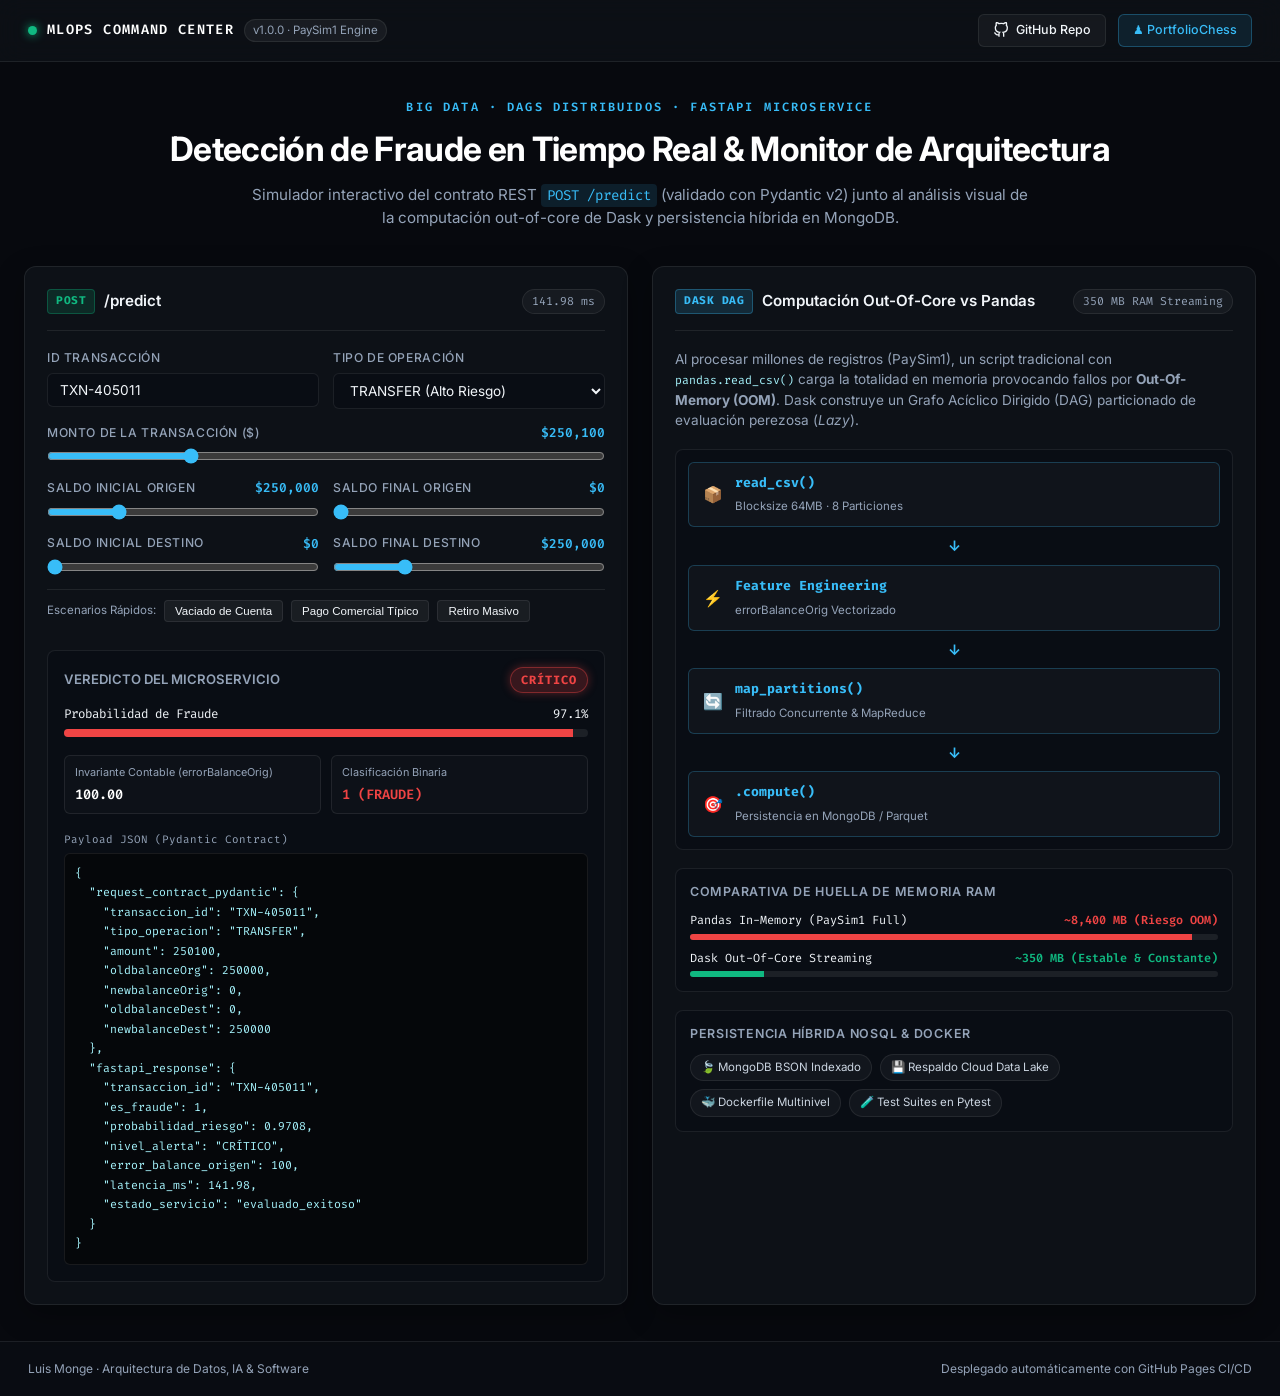
==== docs/index.html @ bb701bb7 "feat: interactive MLOps fraud dashboard for GitHub Pages" ====
<!DOCTYPE html>
<html lang="es">
<head>
  <meta charset="UTF-8">
  <meta name="viewport" content="width=device-width, initial-scale=1.0">
  <title>MLOps Fraud Scoring & Dask Big Data Hub | Luis Monge</title>
  <link rel="preconnect" href="https://fonts.googleapis.com">
  <link rel="preconnect" href="https://fonts.gstatic.com" crossorigin>
  <link href="https://fonts.googleapis.com/css2?family=Fira+Code:wght@400;500;600&family=Inter:wght@300;400;500;600;700&display=swap" rel="stylesheet">
  <link rel="stylesheet" href="styles.css">
</head>
<body>
  <!-- Barra de Estado Superior -->
  <header class="top-nav">
    <div class="brand">
      <span class="status-indicator live"></span>
      <span class="brand-title">MLOPS COMMAND CENTER</span>
      <span class="version-tag">v1.0.0 · PaySim1 Engine</span>
    </div>
    <div class="nav-links">
      <a href="https://github.com/LuisMonGP/procesamiento-bigdata-mlops-microservicio" target="_blank" class="nav-btn">
        <svg width="16" height="16" viewBox="0 0 24 24" fill="none" stroke="currentColor" stroke-width="2"><path d="M9 19c-5 1.5-5-2.5-7-3m14 6v-3.87a3.37 3.37 0 0 0-.94-2.61c3.14-.35 6.44-1.54 6.44-7A5.44 5.44 0 0 0 20 4.77 5.07 5.07 0 0 0 19.91 1S18.73.65 16 2.48a13.38 13.38 0 0 0-7 0C6.27.65 5.09 1 5.09 1A5.07 5.07 0 0 0 5 4.77a5.44 5.44 0 0 0-1.5 3.78c0 5.42 3.3 6.61 6.44 7A3.37 3.37 0 0 0 9 18.13V22"/></svg>
        GitHub Repo
      </a>
      <a href="https://portfoliochess.pages.dev" target="_blank" class="nav-btn portfolio-btn">
        ♟ PortfolioChess
      </a>
    </div>
  </header>

  <main class="dashboard-container">
    <!-- Hero Header -->
    <section class="dashboard-hero">
      <div class="kicker">BIG DATA · DAGS DISTRIBUIDOS · FASTAPI MICROSERVICE</div>
      <h1>Detección de Fraude en Tiempo Real & Monitor de Arquitectura</h1>
      <p class="subtitle">
        Simulador interactivo del contrato REST <code>POST /predict</code> (validado con Pydantic v2) junto al análisis visual de la computación out-of-core de Dask y persistencia híbrida en MongoDB.
      </p>
    </section>

    <!-- Panel Grid Principal -->
    <div class="panels-grid">
      <!-- Columna Izquierda: Simulador POST /predict -->
      <section class="card simulator-card">
        <div class="card-header">
          <div class="card-title">
            <span class="badge method-post">POST</span>
            <span class="endpoint">/predict</span>
          </div>
          <span class="latency-pill" id="live-latency">0.42 ms</span>
        </div>

        <form id="fraud-form" class="form-body">
          <div class="form-row">
            <div class="form-group">
              <label for="transaccion_id">ID Transacción</label>
              <input type="text" id="transaccion_id" value="TXN-405011" required>
            </div>
            <div class="form-group">
              <label for="tipo_operacion">Tipo de Operación</label>
              <select id="tipo_operacion">
                <option value="TRANSFER" selected>TRANSFER (Alto Riesgo)</option>
                <option value="CASH-OUT">CASH-OUT (Alto Riesgo)</option>
                <option value="PAYMENT">PAYMENT (Comercio)</option>
                <option value="CASH-IN">CASH-IN (Depósito)</option>
                <option value="DEBIT">DEBIT (Débito)</option>
              </select>
            </div>
          </div>

          <div class="form-group">
            <div class="label-with-val">
              <label for="amount">Monto de la Transacción ($)</label>
              <span class="dynamic-val" id="val-amount">$250,000</span>
            </div>
            <input type="range" id="amount" min="100" max="1000000" step="500" value="250000">
          </div>

          <div class="form-row">
            <div class="form-group">
              <div class="label-with-val">
                <label for="oldbalanceOrg">Saldo Inicial Origen</label>
                <span class="dynamic-val" id="val-oldbalanceOrg">$250,000</span>
              </div>
              <input type="range" id="oldbalanceOrg" min="0" max="1000000" step="500" value="250000">
            </div>
            <div class="form-group">
              <div class="label-with-val">
                <label for="newbalanceOrig">Saldo Final Origen</label>
                <span class="dynamic-val" id="val-newbalanceOrig">$0</span>
              </div>
              <input type="range" id="newbalanceOrig" min="0" max="1000000" step="500" value="0">
            </div>
          </div>

          <div class="form-row">
            <div class="form-group">
              <div class="label-with-val">
                <label for="oldbalanceDest">Saldo Inicial Destino</label>
                <span class="dynamic-val" id="val-oldbalanceDest">$0</span>
              </div>
              <input type="range" id="oldbalanceDest" min="0" max="1000000" step="500" value="0">
            </div>
            <div class="form-group">
              <div class="label-with-val">
                <label for="newbalanceDest">Saldo Final Destino</label>
                <span class="dynamic-val" id="val-newbalanceDest">$250,000</span>
              </div>
              <input type="range" id="newbalanceDest" min="0" max="1000000" step="500" value="250000">
            </div>
          </div>

          <!-- Presets rápidos -->
          <div class="presets-container">
            <span class="presets-label">Escenarios Rápidos:</span>
            <button type="button" class="preset-btn" id="preset-drain">Vaciado de Cuenta</button>
            <button type="button" class="preset-btn" id="preset-legit">Pago Comercial Típico</button>
            <button type="button" class="preset-btn" id="preset-cashout">Retiro Masivo</button>
          </div>
        </form>

        <!-- Resultado en Vivo -->
        <div class="verdict-box" id="verdict-container">
          <div class="verdict-header">
            <span class="verdict-title">Veredicto del Microservicio</span>
            <span class="badge-status" id="badge-alert">CRÍTICO</span>
          </div>

          <div class="score-bar-wrapper">
            <div class="score-bar-labels">
              <span>Probabilidad de Fraude</span>
              <span id="score-text">89.4%</span>
            </div>
            <div class="score-progress">
              <div class="score-fill" id="score-fill" style="width: 89.4%;"></div>
            </div>
          </div>

          <div class="metrics-grid">
            <div class="metric-item">
              <span class="metric-name">Invariante Contable (errorBalanceOrig)</span>
              <span class="metric-val" id="res-error">0.00</span>
            </div>
            <div class="metric-item">
              <span class="metric-name">Clasificación Binaria</span>
              <span class="metric-val" id="res-binary">1 (FRAUDE)</span>
            </div>
          </div>

          <!-- JSON Payload Inspector -->
          <div class="json-preview">
            <div class="json-header">Payload JSON (Pydantic Contract)</div>
            <pre><code id="json-code"></code></pre>
          </div>
        </div>
      </section>

      <!-- Columna Derecha: DAG Dask & Arquitectura Big Data -->
      <section class="card dask-card">
        <div class="card-header">
          <div class="card-title">
            <span class="badge badge-dask">DASK DAG</span>
            <span>Computación Out-Of-Core vs Pandas</span>
          </div>
          <span class="memory-pill">350 MB RAM Streaming</span>
        </div>

        <div class="dask-body">
          <p class="section-desc">
            Al procesar millones de registros (PaySim1), un script tradicional con <code>pandas.read_csv()</code> carga la totalidad en memoria provocando fallos por <strong>Out-Of-Memory (OOM)</strong>. Dask construye un Grafo Acíclico Dirigido (DAG) particionado de evaluación perezosa (<em>Lazy</em>).
          </p>

          <!-- Diagrama Interactivo de Nodos Dask -->
          <div class="dag-pipeline">
            <div class="dag-node node-active">
              <div class="node-icon">📦</div>
              <div class="node-info">
                <strong>read_csv()</strong>
                <span>Blocksize 64MB · 8 Particiones</span>
              </div>
            </div>
            <div class="dag-arrow">↓</div>
            <div class="dag-node node-active">
              <div class="node-icon">⚡</div>
              <div class="node-info">
                <strong>Feature Engineering</strong>
                <span>errorBalanceOrig Vectorizado</span>
              </div>
            </div>
            <div class="dag-arrow">↓</div>
            <div class="dag-node node-active">
              <div class="node-icon">🔄</div>
              <div class="node-info">
                <strong>map_partitions()</strong>
                <span>Filtrado Concurrente & MapReduce</span>
              </div>
            </div>
            <div class="dag-arrow">↓</div>
            <div class="dag-node node-active node-terminal">
              <div class="node-icon">🎯</div>
              <div class="node-info">
                <strong>.compute()</strong>
                <span>Persistencia en MongoDB / Parquet</span>
              </div>
            </div>
          </div>

          <!-- Comparador de RAM -->
          <div class="benchmark-box">
            <h4>Comparativa de Huella de Memoria RAM</h4>
            <div class="bench-item">
              <div class="bench-label">
                <span>Pandas In-Memory (PaySim1 Full)</span>
                <span class="danger-text">~8,400 MB (Riesgo OOM)</span>
              </div>
              <div class="bench-bar"><div class="bench-fill fill-danger" style="width: 95%;"></div></div>
            </div>
            <div class="bench-item">
              <div class="bench-label">
                <span>Dask Out-Of-Core Streaming</span>
                <span class="success-text">~350 MB (Estable & Constante)</span>
              </div>
              <div class="bench-bar"><div class="bench-fill fill-success" style="width: 14%;"></div></div>
            </div>
          </div>

          <!-- Persistencia Híbrida -->
          <div class="persistence-box">
            <h4>Persistencia Híbrida NoSQL & Docker</h4>
            <div class="features-pills">
              <span class="f-pill">🍃 MongoDB BSON Indexado</span>
              <span class="f-pill">💾 Respaldo Cloud Data Lake</span>
              <span class="f-pill">🐳 Dockerfile Multinivel</span>
              <span class="f-pill">🧪 Test Suites en Pytest</span>
            </div>
          </div>
        </div>
      </section>
    </div>
  </main>

  <footer class="footer">
    <span>Luis Monge · Arquitectura de Datos, IA & Software</span>
    <span>Desplegado automáticamente con GitHub Pages CI/CD</span>
  </footer>

  <script src="app.js"></script>
</body>
</html>
---- docs/styles.css ----
/* MLOps Fraud Scoring Command Center — Modern Dark Fintech Theme */

:root {
  --bg-primary: #07090e;
  --bg-card: #0d1117;
  --bg-card-hover: #121824;
  --border-color: rgba(255, 255, 255, 0.08);
  --border-focus: #38bdf8;
  --text-main: #f1f5f9;
  --text-muted: #94a3b8;
  --accent-cyan: #38bdf8;
  --accent-emerald: #10b981;
  --accent-amber: #f59e0b;
  --accent-rose: #ef4444;
  --glow-emerald: rgba(16, 185, 129, 0.25);
  --glow-rose: rgba(239, 68, 68, 0.35);
  --font-sans: 'Inter', -apple-system, BlinkMacSystemFont, 'Segoe UI', Roboto, sans-serif;
  --font-mono: 'Fira Code', monospace;
}

* {
  box-sizing: border-box;
  margin: 0;
  padding: 0;
}

body {
  background-color: var(--bg-primary);
  color: var(--text-main);
  font-family: var(--font-sans);
  line-height: 1.5;
  min-height: 100vh;
  display: flex;
  flex-direction: column;
}

/* Top Navigation */
.top-nav {
  display: flex;
  justify-content: space-between;
  align-items: center;
  padding: 14px 28px;
  background: rgba(13, 17, 23, 0.85);
  backdrop-filter: blur(12px);
  border-bottom: 1px solid var(--border-color);
  position: sticky;
  top: 0;
  z-index: 50;
}

.brand {
  display: flex;
  align-items: center;
  gap: 10px;
}

.status-indicator.live {
  width: 9px;
  height: 9px;
  border-radius: 50%;
  background: var(--accent-emerald);
  box-shadow: 0 0 10px var(--accent-emerald);
  animation: pulse 2s infinite;
}

@keyframes pulse {
  0%, 100% { opacity: 1; transform: scale(1); }
  50% { opacity: 0.5; transform: scale(0.9); }
}

.brand-title {
  font-family: var(--font-mono);
  font-size: 0.85rem;
  font-weight: 600;
  letter-spacing: 0.1em;
  color: #fff;
}

.version-tag {
  font-size: 0.72rem;
  color: var(--text-muted);
  background: rgba(255, 255, 255, 0.05);
  padding: 2px 8px;
  border-radius: 9999px;
  border: 1px solid var(--border-color);
}

.nav-links {
  display: flex;
  gap: 12px;
}

.nav-btn {
  display: inline-flex;
  align-items: center;
  gap: 7px;
  padding: 6px 14px;
  font-size: 0.78rem;
  font-weight: 500;
  color: var(--text-main);
  background: rgba(255, 255, 255, 0.04);
  border: 1px solid var(--border-color);
  border-radius: 6px;
  text-decoration: none;
  transition: all 0.2s ease;
}

.nav-btn:hover {
  background: rgba(255, 255, 255, 0.1);
  border-color: var(--accent-cyan);
}

.portfolio-btn {
  background: rgba(56, 189, 248, 0.1);
  border-color: rgba(56, 189, 248, 0.3);
  color: var(--accent-cyan);
}

.portfolio-btn:hover {
  background: rgba(56, 189, 248, 0.2);
}

/* Dashboard Container */
.dashboard-container {
  max-width: 1300px;
  margin: 0 auto;
  padding: 36px 24px;
  flex: 1;
  width: 100%;
}

.dashboard-hero {
  text-align: center;
  margin-bottom: 36px;
}

.dashboard-hero .kicker {
  font-family: var(--font-mono);
  font-size: 0.75rem;
  font-weight: 600;
  color: var(--accent-cyan);
  letter-spacing: 0.18em;
  margin-bottom: 8px;
}

.dashboard-hero h1 {
  font-size: 2.1rem;
  font-weight: 700;
  letter-spacing: -0.02em;
  color: #fff;
  margin-bottom: 10px;
}

.dashboard-hero .subtitle {
  font-size: 0.95rem;
  color: var(--text-muted);
  max-width: 780px;
  margin: 0 auto;
}

.dashboard-hero code {
  font-family: var(--font-mono);
  font-size: 0.88rem;
  background: rgba(56, 189, 248, 0.12);
  color: var(--accent-cyan);
  padding: 2px 6px;
  border-radius: 4px;
}

/* Panels Grid */
.panels-grid {
  display: grid;
  grid-template-columns: 1fr 1fr;
  gap: 24px;
}

@media (max-width: 960px) {
  .panels-grid {
    grid-template-columns: 1fr;
  }
}

/* Cards */
.card {
  background: var(--bg-card);
  border: 1px solid var(--border-color);
  border-radius: 12px;
  padding: 22px;
  display: flex;
  flex-direction: column;
  box-shadow: 0 10px 30px rgba(0, 0, 0, 0.3);
}

.card-header {
  display: flex;
  justify-content: space-between;
  align-items: center;
  padding-bottom: 16px;
  border-bottom: 1px solid var(--border-color);
  margin-bottom: 18px;
}

.card-title {
  display: flex;
  align-items: center;
  gap: 9px;
  font-weight: 600;
  font-size: 0.95rem;
}

.badge {
  font-family: var(--font-mono);
  font-size: 0.7rem;
  font-weight: 700;
  padding: 3px 8px;
  border-radius: 4px;
  letter-spacing: 0.05em;
}

.method-post {
  background: rgba(16, 185, 129, 0.15);
  color: var(--accent-emerald);
  border: 1px solid rgba(16, 185, 129, 0.3);
}

.badge-dask {
  background: rgba(56, 189, 248, 0.15);
  color: var(--accent-cyan);
  border: 1px solid rgba(56, 189, 248, 0.3);
}

.latency-pill, .memory-pill {
  font-family: var(--font-mono);
  font-size: 0.72rem;
  color: var(--text-muted);
  background: rgba(255, 255, 255, 0.04);
  padding: 3px 9px;
  border-radius: 9999px;
  border: 1px solid var(--border-color);
}

/* Form Styles */
.form-body {
  display: flex;
  flex-direction: column;
  gap: 14px;
}

.form-row {
  display: grid;
  grid-template-columns: 1fr 1fr;
  gap: 14px;
}

.form-group {
  display: flex;
  flex-direction: column;
  gap: 6px;
}

label {
  font-size: 0.76rem;
  font-weight: 500;
  color: var(--text-muted);
  text-transform: uppercase;
  letter-spacing: 0.05em;
}

.label-with-val {
  display: flex;
  justify-content: space-between;
  align-items: center;
}

.dynamic-val {
  font-family: var(--font-mono);
  font-size: 0.8rem;
  color: var(--accent-cyan);
  font-weight: 600;
}

input[type="text"], select {
  background: #090d14;
  border: 1px solid var(--border-color);
  border-radius: 6px;
  color: var(--text-main);
  padding: 8px 12px;
  font-size: 0.85rem;
  font-family: var(--font-sans);
  outline: none;
  transition: border-color 0.2s;
}

input[type="text"]:focus, select:focus {
  border-color: var(--border-focus);
}

input[type="range"] {
  accent-color: var(--accent-cyan);
  cursor: pointer;
}

/* Presets */
.presets-container {
  display: flex;
  align-items: center;
  gap: 8px;
  flex-wrap: wrap;
  padding: 10px 0;
  border-top: 1px solid var(--border-color);
}

.presets-label {
  font-size: 0.72rem;
  color: var(--text-muted);
}

.preset-btn {
  background: rgba(255, 255, 255, 0.05);
  border: 1px solid var(--border-color);
  border-radius: 4px;
  padding: 4px 10px;
  font-size: 0.72rem;
  color: var(--text-main);
  cursor: pointer;
  transition: all 0.2s;
}

.preset-btn:hover {
  background: rgba(56, 189, 248, 0.15);
  border-color: var(--accent-cyan);
  color: #fff;
}

/* Verdict Box */
.verdict-box {
  margin-top: 18px;
  background: #090d14;
  border: 1px solid var(--border-color);
  border-radius: 8px;
  padding: 16px;
  display: flex;
  flex-direction: column;
  gap: 12px;
}

.verdict-header {
  display: flex;
  justify-content: space-between;
  align-items: center;
}

.verdict-title {
  font-size: 0.82rem;
  font-weight: 600;
  color: var(--text-muted);
  text-transform: uppercase;
}

.badge-status {
  font-family: var(--font-mono);
  font-size: 0.75rem;
  font-weight: 700;
  padding: 3px 10px;
  border-radius: 9999px;
  letter-spacing: 0.08em;
}

.badge-status.critico {
  background: rgba(239, 68, 68, 0.2);
  color: var(--accent-rose);
  border: 1px solid rgba(239, 68, 68, 0.4);
  box-shadow: 0 0 10px var(--glow-rose);
}

.badge-status.medio {
  background: rgba(245, 158, 11, 0.2);
  color: var(--accent-amber);
  border: 1px solid rgba(245, 158, 11, 0.4);
}

.badge-status.bajo {
  background: rgba(16, 185, 129, 0.2);
  color: var(--accent-emerald);
  border: 1px solid rgba(16, 185, 129, 0.4);
  box-shadow: 0 0 10px var(--glow-emerald);
}

.score-bar-wrapper {
  display: flex;
  flex-direction: column;
  gap: 6px;
}

.score-bar-labels {
  display: flex;
  justify-content: space-between;
  font-size: 0.78rem;
  font-family: var(--font-mono);
}

.score-progress {
  height: 8px;
  background: rgba(255, 255, 255, 0.08);
  border-radius: 4px;
  overflow: hidden;
}

.score-fill {
  height: 100%;
  transition: width 0.3s ease, background-color 0.3s ease;
}

.metrics-grid {
  display: grid;
  grid-template-columns: 1fr 1fr;
  gap: 10px;
  padding-top: 6px;
}

.metric-item {
  background: rgba(255, 255, 255, 0.02);
  border: 1px solid var(--border-color);
  border-radius: 6px;
  padding: 8px 10px;
  display: flex;
  flex-direction: column;
  gap: 4px;
}

.metric-name {
  font-size: 0.68rem;
  color: var(--text-muted);
}

.metric-val {
  font-family: var(--font-mono);
  font-size: 0.85rem;
  font-weight: 600;
  color: #fff;
}

/* JSON Code */
.json-preview {
  margin-top: 6px;
}

.json-header {
  font-size: 0.68rem;
  font-family: var(--font-mono);
  color: var(--text-muted);
  margin-bottom: 4px;
}

pre {
  background: #05070a;
  border: 1px solid var(--border-color);
  border-radius: 6px;
  padding: 10px;
  overflow-x: auto;
}

code {
  font-family: var(--font-mono);
  font-size: 0.72rem;
  color: #a5f3fc;
}

/* Dask DAG Column */
.dask-body {
  display: flex;
  flex-direction: column;
  gap: 18px;
}

.section-desc {
  font-size: 0.85rem;
  color: var(--text-muted);
}

.dag-pipeline {
  display: flex;
  flex-direction: column;
  align-items: center;
  gap: 8px;
  padding: 12px;
  background: #090d14;
  border: 1px solid var(--border-color);
  border-radius: 8px;
}

.dag-node {
  width: 100%;
  display: flex;
  align-items: center;
  gap: 12px;
  padding: 10px 14px;
  background: rgba(255, 255, 255, 0.03);
  border: 1px solid rgba(56, 189, 248, 0.25);
  border-radius: 6px;
}

.dag-node strong {
  font-family: var(--font-mono);
  font-size: 0.82rem;
  color: var(--accent-cyan);
  display: block;
}

.dag-node span {
  font-size: 0.72rem;
  color: var(--text-muted);
}

.dag-arrow {
  color: var(--accent-cyan);
  font-weight: 700;
  font-size: 0.9rem;
}

.benchmark-box, .persistence-box {
  background: #090d14;
  border: 1px solid var(--border-color);
  border-radius: 8px;
  padding: 14px;
  display: flex;
  flex-direction: column;
  gap: 10px;
}

h4 {
  font-size: 0.78rem;
  font-weight: 600;
  text-transform: uppercase;
  color: var(--text-muted);
  letter-spacing: 0.06em;
}

.bench-item {
  display: flex;
  flex-direction: column;
  gap: 4px;
}

.bench-label {
  display: flex;
  justify-content: space-between;
  font-size: 0.74rem;
  font-family: var(--font-mono);
}

.danger-text { color: var(--accent-rose); font-weight: 600; }
.success-text { color: var(--accent-emerald); font-weight: 600; }

.bench-bar {
  height: 6px;
  background: rgba(255, 255, 255, 0.08);
  border-radius: 3px;
  overflow: hidden;
}

.bench-fill { height: 100%; }
.fill-danger { background: var(--accent-rose); }
.fill-success { background: var(--accent-emerald); }

.features-pills {
  display: flex;
  flex-wrap: wrap;
  gap: 8px;
}

.f-pill {
  font-size: 0.72rem;
  color: #cbd5e1;
  background: rgba(255, 255, 255, 0.04);
  border: 1px solid var(--border-color);
  padding: 4px 10px;
  border-radius: 9999px;
}

/* Footer */
.footer {
  display: flex;
  justify-content: space-between;
  padding: 18px 28px;
  border-top: 1px solid var(--border-color);
  font-size: 0.75rem;
  color: var(--text-muted);
  background: rgba(13, 17, 23, 0.5);
}

@media (max-width: 600px) {
  .footer {
    flex-direction: column;
    gap: 6px;
    text-align: center;
  }
}
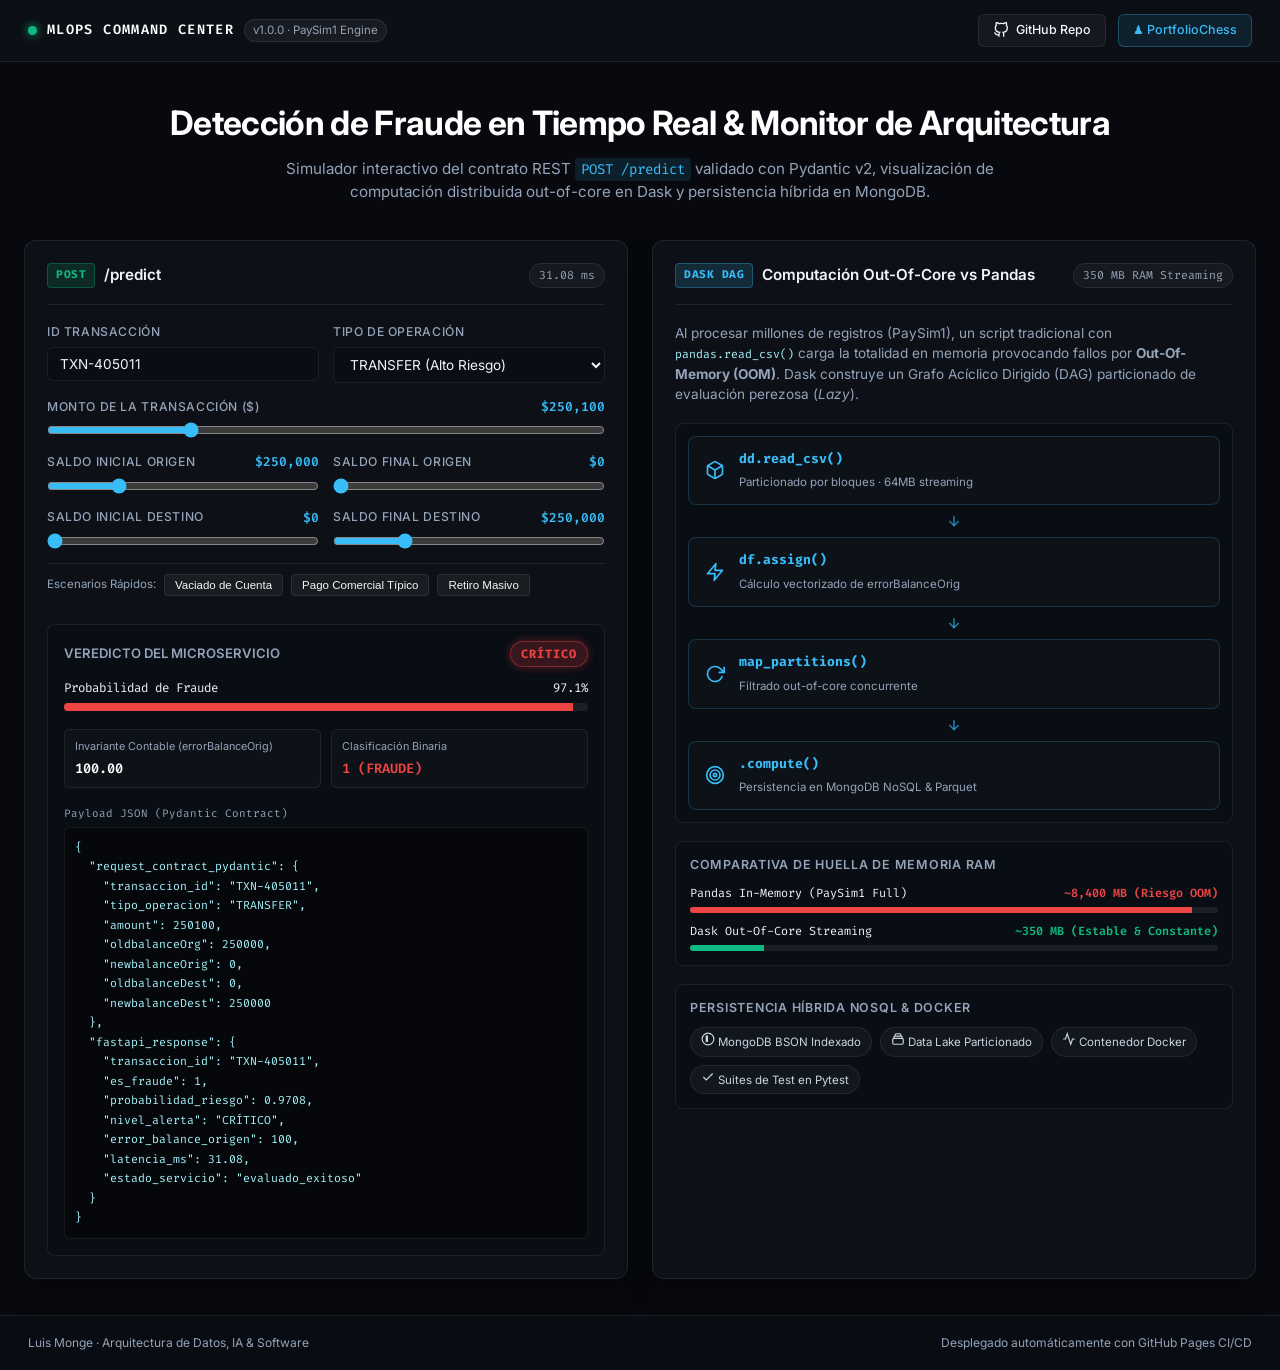
==== commit a2a8d5be: "style(ui): apply impeccable craft floor standards to MLOps dashboard" ====
--- a/docs/index.html
+++ b/docs/index.html
@@ -31,10 +31,9 @@
   <main class="dashboard-container">
     <!-- Hero Header -->
     <section class="dashboard-hero">
-      <div class="kicker">BIG DATA · DAGS DISTRIBUIDOS · FASTAPI MICROSERVICE</div>
-      <h1>Detección de Fraude en Tiempo Real & Monitor de Arquitectura</h1>
+      <h1>Detección de Fraude en Tiempo Real &amp; Monitor de Arquitectura</h1>
       <p class="subtitle">
-        Simulador interactivo del contrato REST <code>POST /predict</code> (validado con Pydantic v2) junto al análisis visual de la computación out-of-core de Dask y persistencia híbrida en MongoDB.
+        Simulador interactivo del contrato REST <code>POST /predict</code> validado con Pydantic v2, visualización de computación distribuida out-of-core en Dask y persistencia híbrida en MongoDB.
       </p>
     </section>
 
@@ -171,36 +170,55 @@
           </p>
 
           <!-- Diagrama Interactivo de Nodos Dask -->
-          <div class="dag-pipeline">
+          <div class="dag-pipeline" role="region" aria-label="Pipeline de computación distribuida Dask">
             <div class="dag-node node-active">
-              <div class="node-icon">📦</div>
-              <div class="node-info">
-                <strong>read_csv()</strong>
-                <span>Blocksize 64MB · 8 Particiones</span>
-              </div>
-            </div>
-            <div class="dag-arrow">↓</div>
+              <svg class="node-svg" width="20" height="20" viewBox="0 0 24 24" fill="none" stroke="currentColor" stroke-width="2" stroke-linecap="round" stroke-linejoin="round">
+                <path d="M21 16V8a2 2 0 0 0-1-1.73l-7-4a2 2 0 0 0-2 0l-7 4A2 2 0 0 0 3 8v8a2 2 0 0 0 1 1.73l7 4a2 2 0 0 0 2 0l7-4A2 2 0 0 0 21 16z"/>
+                <polyline points="3.27 6.96 12 12.01 20.73 6.96"/>
+                <line x1="12" y1="22.08" x2="12" y2="12"/>
+              </svg>
+              <div class="node-info">
+                <strong>dd.read_csv()</strong>
+                <span>Particionado por bloques · 64MB streaming</span>
+              </div>
+            </div>
+            <div class="dag-arrow" aria-hidden="true">
+              <svg width="16" height="16" viewBox="0 0 24 24" fill="none" stroke="currentColor" stroke-width="2.5"><line x1="12" y1="5" x2="12" y2="19"/><polyline points="19 12 12 19 5 12"/></svg>
+            </div>
             <div class="dag-node node-active">
-              <div class="node-icon">⚡</div>
-              <div class="node-info">
-                <strong>Feature Engineering</strong>
-                <span>errorBalanceOrig Vectorizado</span>
-              </div>
-            </div>
-            <div class="dag-arrow">↓</div>
+              <svg class="node-svg" width="20" height="20" viewBox="0 0 24 24" fill="none" stroke="currentColor" stroke-width="2" stroke-linecap="round" stroke-linejoin="round">
+                <polygon points="13 2 3 14 12 14 11 22 21 10 12 10 13 2"/>
+              </svg>
+              <div class="node-info">
+                <strong>df.assign()</strong>
+                <span>Cálculo vectorizado de errorBalanceOrig</span>
+              </div>
+            </div>
+            <div class="dag-arrow" aria-hidden="true">
+              <svg width="16" height="16" viewBox="0 0 24 24" fill="none" stroke="currentColor" stroke-width="2.5"><line x1="12" y1="5" x2="12" y2="19"/><polyline points="19 12 12 19 5 12"/></svg>
+            </div>
             <div class="dag-node node-active">
-              <div class="node-icon">🔄</div>
+              <svg class="node-svg" width="20" height="20" viewBox="0 0 24 24" fill="none" stroke="currentColor" stroke-width="2" stroke-linecap="round" stroke-linejoin="round">
+                <polyline points="23 4 23 10 17 10"/>
+                <path d="M20.49 15a9 9 0 1 1-2.12-9.36L23 10"/>
+              </svg>
               <div class="node-info">
                 <strong>map_partitions()</strong>
-                <span>Filtrado Concurrente & MapReduce</span>
-              </div>
-            </div>
-            <div class="dag-arrow">↓</div>
+                <span>Filtrado out-of-core concurrente</span>
+              </div>
+            </div>
+            <div class="dag-arrow" aria-hidden="true">
+              <svg width="16" height="16" viewBox="0 0 24 24" fill="none" stroke="currentColor" stroke-width="2.5"><line x1="12" y1="5" x2="12" y2="19"/><polyline points="19 12 12 19 5 12"/></svg>
+            </div>
             <div class="dag-node node-active node-terminal">
-              <div class="node-icon">🎯</div>
+              <svg class="node-svg" width="20" height="20" viewBox="0 0 24 24" fill="none" stroke="currentColor" stroke-width="2" stroke-linecap="round" stroke-linejoin="round">
+                <circle cx="12" cy="12" r="10"/>
+                <circle cx="12" cy="12" r="6"/>
+                <circle cx="12" cy="12" r="2"/>
+              </svg>
               <div class="node-info">
                 <strong>.compute()</strong>
-                <span>Persistencia en MongoDB / Parquet</span>
+                <span>Persistencia en MongoDB NoSQL & Parquet</span>
               </div>
             </div>
           </div>
@@ -226,12 +244,24 @@
 
           <!-- Persistencia Híbrida -->
           <div class="persistence-box">
-            <h4>Persistencia Híbrida NoSQL & Docker</h4>
+            <h4>Persistencia Híbrida NoSQL &amp; Docker</h4>
             <div class="features-pills">
-              <span class="f-pill">🍃 MongoDB BSON Indexado</span>
-              <span class="f-pill">💾 Respaldo Cloud Data Lake</span>
-              <span class="f-pill">🐳 Dockerfile Multinivel</span>
-              <span class="f-pill">🧪 Test Suites en Pytest</span>
+              <span class="f-pill">
+                <svg width="14" height="14" viewBox="0 0 24 24" fill="none" stroke="currentColor" stroke-width="2"><path d="M12 2C6.48 2 2 6.48 2 12s4.48 10 10 10 10-4.48 10-10S17.52 2 12 2zm-1 14H9v-2h2v2zm0-4H9V7h2v5z"/></svg>
+                MongoDB BSON Indexado
+              </span>
+              <span class="f-pill">
+                <svg width="14" height="14" viewBox="0 0 24 24" fill="none" stroke="currentColor" stroke-width="2"><path d="M19 11H5m14 0a2 2 0 012 2v6a2 2 0 01-2 2H5a2 2 0 01-2-2v-6a2 2 0 012-2m14 0V9a2 2 0 00-2-2M5 11V9a2 2 0 012-2m0 0V5a2 2 0 012-2h6a2 2 0 012 2v2M7 7h10"/></svg>
+                Data Lake Particionado
+              </span>
+              <span class="f-pill">
+                <svg width="14" height="14" viewBox="0 0 24 24" fill="none" stroke="currentColor" stroke-width="2"><path d="M22 12h-4l-3 9L9 3l-3 9H2"/></svg>
+                Contenedor Docker
+              </span>
+              <span class="f-pill">
+                <svg width="14" height="14" viewBox="0 0 24 24" fill="none" stroke="currentColor" stroke-width="2"><polyline points="20 6 9 17 4 12"/></svg>
+                Suites de Test en Pytest
+              </span>
             </div>
           </div>
         </div>
--- a/docs/styles.css
+++ b/docs/styles.css
@@ -24,6 +24,35 @@
   padding: 0;
 }
 
+/* Estilos Globales & Impeccable Craft Floor */
+::selection {
+  background: rgba(56, 189, 248, 0.28);
+  color: #ffffff;
+}
+
+::-webkit-scrollbar {
+  width: 8px;
+  height: 8px;
+}
+
+::-webkit-scrollbar-track {
+  background: #07090e;
+}
+
+::-webkit-scrollbar-thumb {
+  background: rgba(255, 255, 255, 0.14);
+  border-radius: 4px;
+}
+
+::-webkit-scrollbar-thumb:hover {
+  background: rgba(56, 189, 248, 0.4);
+}
+
+:focus-visible {
+  outline: 2px solid var(--accent-cyan);
+  outline-offset: 2px;
+}
+
 body {
   background-color: var(--bg-primary);
   color: var(--text-main);
@@ -32,6 +61,8 @@
   min-height: 100vh;
   display: flex;
   flex-direction: column;
+  -webkit-font-smoothing: antialiased;
+  -moz-osx-font-smoothing: grayscale;
 }
 
 /* Top Navigation */
@@ -493,11 +524,22 @@
   width: 100%;
   display: flex;
   align-items: center;
-  gap: 12px;
-  padding: 10px 14px;
-  background: rgba(255, 255, 255, 0.03);
-  border: 1px solid rgba(56, 189, 248, 0.25);
-  border-radius: 6px;
+  gap: 14px;
+  padding: 12px 16px;
+  background: rgba(255, 255, 255, 0.02);
+  border: 1px solid rgba(56, 189, 248, 0.20);
+  border-radius: 8px;
+  transition: border-color 0.2s ease, background-color 0.2s ease;
+}
+
+.dag-node:hover {
+  background: rgba(56, 189, 248, 0.04);
+  border-color: rgba(56, 189, 248, 0.45);
+}
+
+.node-svg {
+  color: var(--accent-cyan);
+  flex-shrink: 0;
 }
 
 .dag-node strong {
@@ -513,9 +555,10 @@
 }
 
 .dag-arrow {
-  color: var(--accent-cyan);
-  font-weight: 700;
-  font-size: 0.9rem;
+  color: rgba(56, 189, 248, 0.6);
+  display: flex;
+  align-items: center;
+  justify-content: center;
 }
 
 .benchmark-box, .persistence-box {
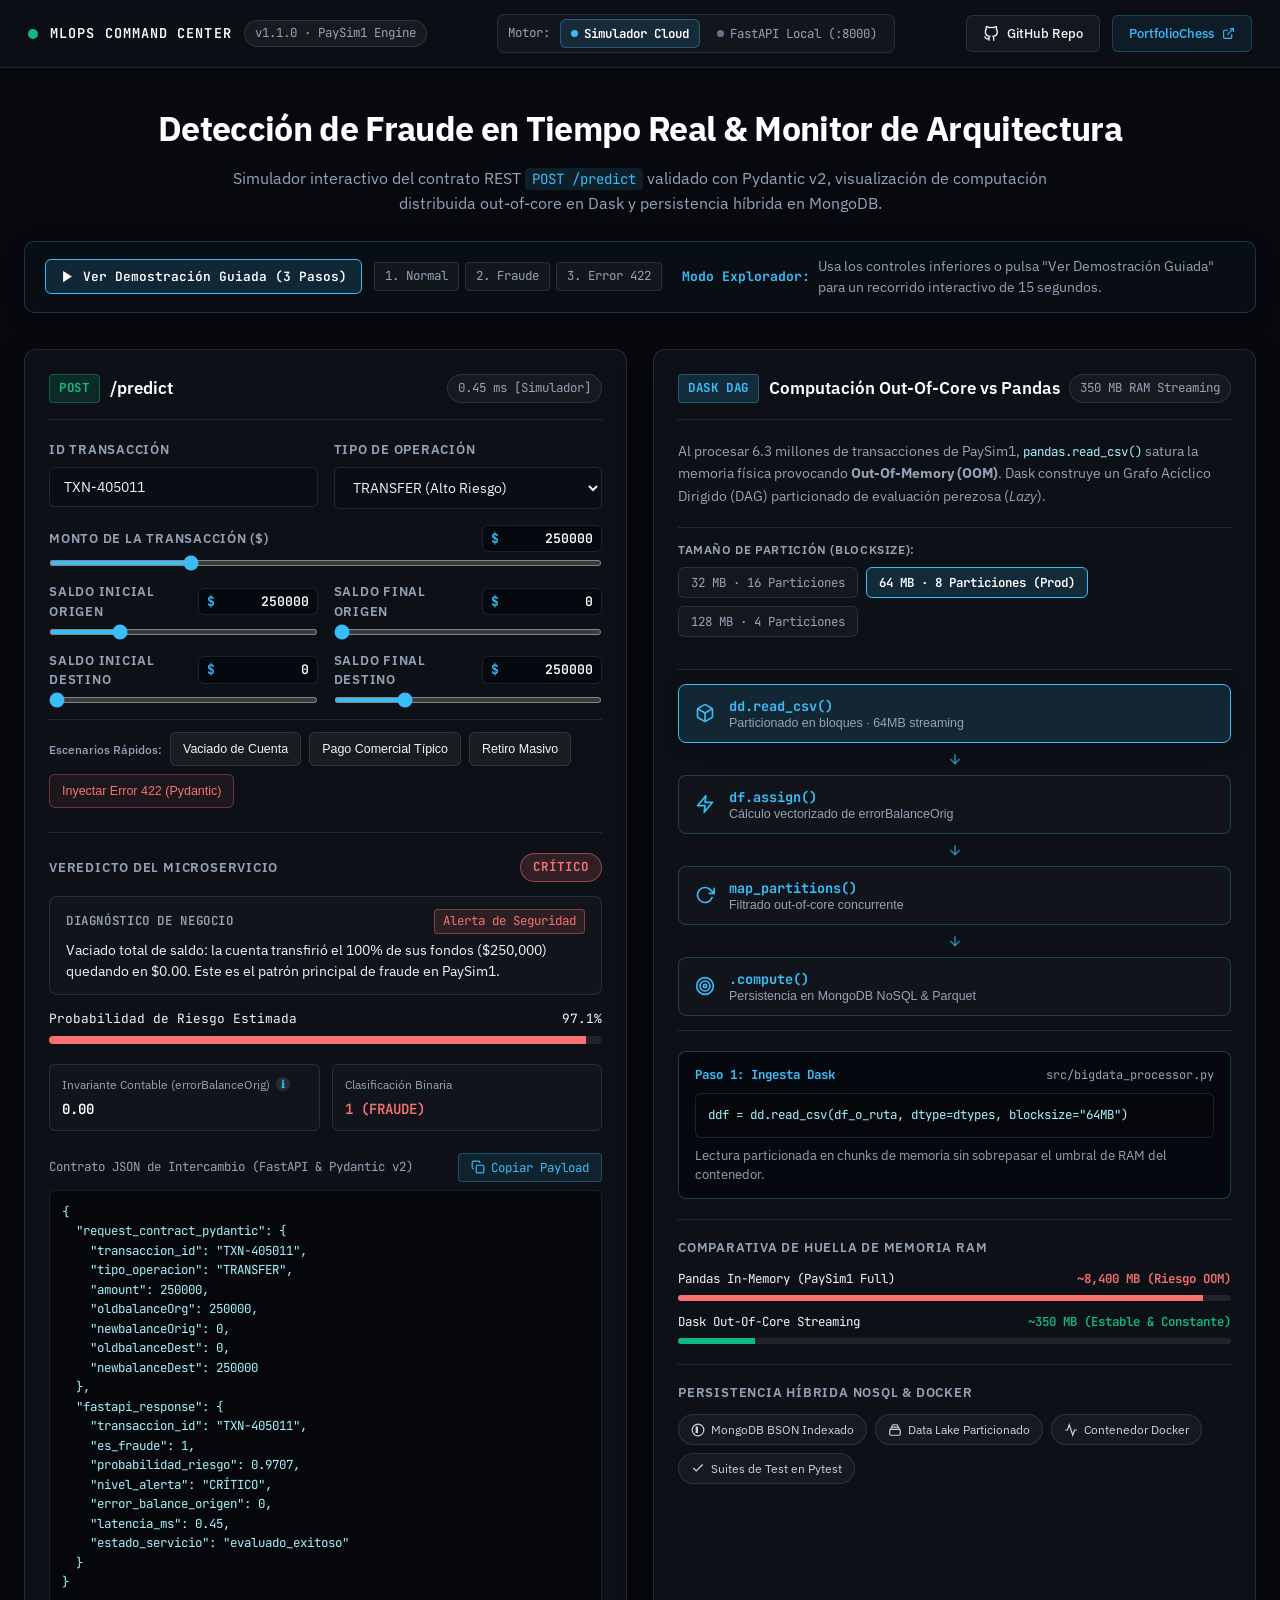
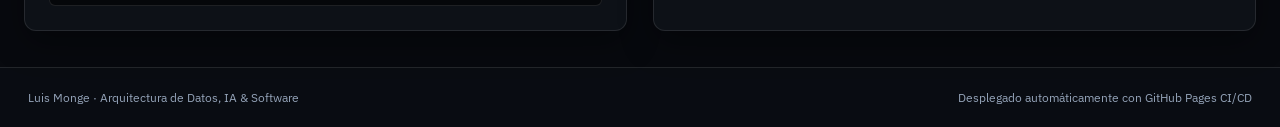
==== commit f4ea0b70: "feat: video tecnico en HyperFrames (Opcion A), microservicio MLOps y baja de GitHub Pages" ====
--- a/docs/index.html
+++ b/docs/index.html
@@ -3,27 +3,42 @@
 <head>
   <meta charset="UTF-8">
   <meta name="viewport" content="width=device-width, initial-scale=1.0">
-  <title>MLOps Fraud Scoring & Dask Big Data Hub | Luis Monge</title>
+  <title>MLOps Fraud Scoring &amp; Dask Big Data Hub | Luis Monge</title>
   <link rel="preconnect" href="https://fonts.googleapis.com">
   <link rel="preconnect" href="https://fonts.gstatic.com" crossorigin>
-  <link href="https://fonts.googleapis.com/css2?family=Fira+Code:wght@400;500;600&family=Inter:wght@300;400;500;600;700&display=swap" rel="stylesheet">
+  <link href="https://fonts.googleapis.com/css2?family=IBM+Plex+Sans:wght@400;500;600;700&family=JetBrains+Mono:wght@400;500;600;700&display=swap" rel="stylesheet">
   <link rel="stylesheet" href="styles.css">
 </head>
 <body>
   <!-- Barra de Estado Superior -->
   <header class="top-nav">
     <div class="brand">
-      <span class="status-indicator live"></span>
+      <span class="status-indicator live" role="status" aria-label="Microservicio Operativo: Simulación Activa"></span>
       <span class="brand-title">MLOPS COMMAND CENTER</span>
-      <span class="version-tag">v1.0.0 · PaySim1 Engine</span>
+      <span class="version-tag">v1.1.0 · PaySim1 Engine</span>
     </div>
+
+    <!-- Selector de Motor: Simulador Cloud vs FastAPI Local -->
+    <div class="backend-mode-toggle" role="group" aria-label="Modo de ejecución del backend">
+      <span class="mode-label">Motor:</span>
+      <button type="button" class="mode-btn mode-active" id="btn-mode-browser" data-mode="browser">
+        <span class="mode-dot dot-browser"></span>
+        Simulador Cloud
+      </button>
+      <button type="button" class="mode-btn" id="btn-mode-api" data-mode="api" title="Conecta con el microservicio uvicorn en localhost:8000">
+        <span class="mode-dot dot-api" id="api-status-dot"></span>
+        FastAPI Local (:8000)
+      </button>
+    </div>
+
     <div class="nav-links">
-      <a href="https://github.com/LuisMonGP/procesamiento-bigdata-mlops-microservicio" target="_blank" class="nav-btn">
-        <svg width="16" height="16" viewBox="0 0 24 24" fill="none" stroke="currentColor" stroke-width="2"><path d="M9 19c-5 1.5-5-2.5-7-3m14 6v-3.87a3.37 3.37 0 0 0-.94-2.61c3.14-.35 6.44-1.54 6.44-7A5.44 5.44 0 0 0 20 4.77 5.07 5.07 0 0 0 19.91 1S18.73.65 16 2.48a13.38 13.38 0 0 0-7 0C6.27.65 5.09 1 5.09 1A5.07 5.07 0 0 0 5 4.77a5.44 5.44 0 0 0-1.5 3.78c0 5.42 3.3 6.61 6.44 7A3.37 3.37 0 0 0 9 18.13V22"/></svg>
+      <a href="https://github.com/LuisMonGP/procesamiento-bigdata-mlops-microservicio" target="_blank" class="nav-btn" rel="noopener noreferrer">
+        <svg width="16" height="16" viewBox="0 0 24 24" fill="none" stroke="currentColor" stroke-width="2" aria-hidden="true"><path d="M9 19c-5 1.5-5-2.5-7-3m14 6v-3.87a3.37 3.37 0 0 0-.94-2.61c3.14-.35 6.44-1.54 6.44-7A5.44 5.44 0 0 0 20 4.77 5.07 5.07 0 0 0 19.91 1S18.73.65 16 2.48a13.38 13.38 0 0 0-7 0C6.27.65 5.09 1 5.09 1A5.07 5.07 0 0 0 5 4.77a5.44 5.44 0 0 0-1.5 3.78c0 5.42 3.3 6.61 6.44 7A3.37 3.37 0 0 0 9 18.13V22"/></svg>
         GitHub Repo
       </a>
-      <a href="https://portfoliochess.pages.dev" target="_blank" class="nav-btn portfolio-btn">
-        ♟ PortfolioChess
+      <a href="https://portfoliochess.pages.dev" target="_blank" class="nav-btn portfolio-btn" rel="noopener noreferrer">
+        PortfolioChess
+        <svg width="13" height="13" viewBox="0 0 24 24" fill="none" stroke="currentColor" stroke-width="2" aria-hidden="true"><path d="M18 13v6a2 2 0 0 1-2 2H5a2 2 0 0 1-2-2V8a2 2 0 0 1 2-2h6"/><polyline points="15 3 21 3 21 9"/><line x1="10" y1="14" x2="21" y2="3"/></svg>
       </a>
     </div>
   </header>
@@ -31,10 +46,29 @@
   <main class="dashboard-container">
     <!-- Hero Header -->
     <section class="dashboard-hero">
-      <h1>Detección de Fraude en Tiempo Real &amp; Monitor de Arquitectura</h1>
+      <h1 class="hero-title">Detección de Fraude en Tiempo Real &amp; Monitor de Arquitectura</h1>
       <p class="subtitle">
         Simulador interactivo del contrato REST <code>POST /predict</code> validado con Pydantic v2, visualización de computación distribuida out-of-core en Dask y persistencia híbrida en MongoDB.
       </p>
+
+      <!-- Barra de Demostración Guiada (Tour Automático en 3 Pasos) -->
+      <div class="guided-tour-bar" id="guided-tour-bar" role="region" aria-label="Tour de simulación guiada">
+        <div class="tour-controls">
+          <button type="button" class="tour-trigger-btn" id="btn-start-tour">
+            <svg width="15" height="15" viewBox="0 0 24 24" fill="currentColor" aria-hidden="true"><polygon points="5 3 19 12 5 21 5 3"/></svg>
+            <span id="tour-btn-text">Ver Demostración Guiada (3 Pasos)</span>
+          </button>
+          <div class="tour-stepper" id="tour-stepper">
+            <span class="tour-step-dot" data-step="1">1. Normal</span>
+            <span class="tour-step-dot" data-step="2">2. Fraude</span>
+            <span class="tour-step-dot" data-step="3">3. Error 422</span>
+          </div>
+        </div>
+        <div class="tour-message" id="tour-message">
+          <strong id="tour-step-title">Modo Explorador:</strong>
+          <span id="tour-step-desc">Usa los controles inferiores o pulsa "Ver Demostración Guiada" para un recorrido interactivo de 15 segundos.</span>
+        </div>
+      </div>
     </section>
 
     <!-- Panel Grid Principal -->
@@ -42,10 +76,10 @@
       <!-- Columna Izquierda: Simulador POST /predict -->
       <section class="card simulator-card">
         <div class="card-header">
-          <div class="card-title">
+          <h2 class="card-title">
             <span class="badge method-post">POST</span>
             <span class="endpoint">/predict</span>
-          </div>
+          </h2>
           <span class="latency-pill" id="live-latency">0.42 ms</span>
         </div>
 
@@ -70,25 +104,34 @@
           <div class="form-group">
             <div class="label-with-val">
               <label for="amount">Monto de la Transacción ($)</label>
-              <span class="dynamic-val" id="val-amount">$250,000</span>
-            </div>
-            <input type="range" id="amount" min="100" max="1000000" step="500" value="250000">
+              <div class="val-input-wrapper">
+                <span class="curr-sign" aria-hidden="true">$</span>
+                <input type="number" id="num-amount" class="num-direct-input" min="0" max="1000000" step="1" value="250000" aria-label="Monto numérico exacto">
+              </div>
+            </div>
+            <input type="range" id="amount" min="100" max="1000000" step="500" value="250000" aria-label="Monto de la transacción slider">
           </div>
 
           <div class="form-row">
             <div class="form-group">
               <div class="label-with-val">
                 <label for="oldbalanceOrg">Saldo Inicial Origen</label>
-                <span class="dynamic-val" id="val-oldbalanceOrg">$250,000</span>
-              </div>
-              <input type="range" id="oldbalanceOrg" min="0" max="1000000" step="500" value="250000">
+                <div class="val-input-wrapper">
+                  <span class="curr-sign" aria-hidden="true">$</span>
+                  <input type="number" id="num-oldbalanceOrg" class="num-direct-input" min="0" max="1000000" step="1" value="250000" aria-label="Saldo inicial origen numérico exacto">
+                </div>
+              </div>
+              <input type="range" id="oldbalanceOrg" min="0" max="1000000" step="500" value="250000" aria-label="Saldo inicial origen slider">
             </div>
             <div class="form-group">
               <div class="label-with-val">
                 <label for="newbalanceOrig">Saldo Final Origen</label>
-                <span class="dynamic-val" id="val-newbalanceOrig">$0</span>
-              </div>
-              <input type="range" id="newbalanceOrig" min="0" max="1000000" step="500" value="0">
+                <div class="val-input-wrapper">
+                  <span class="curr-sign" aria-hidden="true">$</span>
+                  <input type="number" id="num-newbalanceOrig" class="num-direct-input" min="0" max="1000000" step="1" value="0" aria-label="Saldo final origen numérico exacto">
+                </div>
+              </div>
+              <input type="range" id="newbalanceOrig" min="0" max="1000000" step="500" value="0" aria-label="Saldo final origen slider">
             </div>
           </div>
 
@@ -96,25 +139,32 @@
             <div class="form-group">
               <div class="label-with-val">
                 <label for="oldbalanceDest">Saldo Inicial Destino</label>
-                <span class="dynamic-val" id="val-oldbalanceDest">$0</span>
-              </div>
-              <input type="range" id="oldbalanceDest" min="0" max="1000000" step="500" value="0">
+                <div class="val-input-wrapper">
+                  <span class="curr-sign" aria-hidden="true">$</span>
+                  <input type="number" id="num-oldbalanceDest" class="num-direct-input" min="0" max="1000000" step="1" value="0" aria-label="Saldo inicial destino numérico exacto">
+                </div>
+              </div>
+              <input type="range" id="oldbalanceDest" min="0" max="1000000" step="500" value="0" aria-label="Saldo inicial destino slider">
             </div>
             <div class="form-group">
               <div class="label-with-val">
                 <label for="newbalanceDest">Saldo Final Destino</label>
-                <span class="dynamic-val" id="val-newbalanceDest">$250,000</span>
-              </div>
-              <input type="range" id="newbalanceDest" min="0" max="1000000" step="500" value="250000">
+                <div class="val-input-wrapper">
+                  <span class="curr-sign" aria-hidden="true">$</span>
+                  <input type="number" id="num-newbalanceDest" class="num-direct-input" min="0" max="1000000" step="1" value="250000" aria-label="Saldo final destino numérico exacto">
+                </div>
+              </div>
+              <input type="range" id="newbalanceDest" min="0" max="1000000" step="500" value="250000" aria-label="Saldo final destino slider">
             </div>
           </div>
 
           <!-- Presets rápidos -->
-          <div class="presets-container">
+          <div class="presets-container" role="group" aria-label="Escenarios rápidos de prueba">
             <span class="presets-label">Escenarios Rápidos:</span>
             <button type="button" class="preset-btn" id="preset-drain">Vaciado de Cuenta</button>
             <button type="button" class="preset-btn" id="preset-legit">Pago Comercial Típico</button>
             <button type="button" class="preset-btn" id="preset-cashout">Retiro Masivo</button>
+            <button type="button" class="preset-btn preset-danger" id="preset-error-422">Inyectar Error 422 (Pydantic)</button>
           </div>
         </form>
 
@@ -125,9 +175,20 @@
             <span class="badge-status" id="badge-alert">CRÍTICO</span>
           </div>
 
+          <!-- Diagnóstico en Lenguaje Humano (Traductor de Negocio) -->
+          <div class="business-diagnosis" id="business-diagnosis">
+            <div class="diagnosis-header">
+              <span class="diagnosis-label">Diagnóstico de Negocio</span>
+              <span class="diagnosis-tag" id="diagnosis-tag">Alerta de Seguridad</span>
+            </div>
+            <p class="diagnosis-text" id="diagnosis-text">
+              Vaciado total de saldo origen en una operación TRANSFER. Patrón característico de fraude por sustracción no autorizada.
+            </p>
+          </div>
+
           <div class="score-bar-wrapper">
             <div class="score-bar-labels">
-              <span>Probabilidad de Fraude</span>
+              <span>Probabilidad de Riesgo Estimada</span>
               <span id="score-text">89.4%</span>
             </div>
             <div class="score-progress">
@@ -137,7 +198,10 @@
 
           <div class="metrics-grid">
             <div class="metric-item">
-              <span class="metric-name">Invariante Contable (errorBalanceOrig)</span>
+              <span class="metric-name">
+                Invariante Contable (errorBalanceOrig)
+                <span class="tooltip-trigger" title="Fórmula: newbalanceOrig + amount - oldbalanceOrg. Un saldo en 0 tras transferencia sin coincidencia de balance evidencia vaciado patrimonial en PaySim1." aria-label="Detalle de invariante contable">ℹ</span>
+              </span>
               <span class="metric-val" id="res-error">0.00</span>
             </div>
             <div class="metric-item">
@@ -148,8 +212,14 @@
 
           <!-- JSON Payload Inspector -->
           <div class="json-preview">
-            <div class="json-header">Payload JSON (Pydantic Contract)</div>
-            <pre><code id="json-code"></code></pre>
+            <div class="json-header">
+              <span>Contrato JSON de Intercambio (FastAPI &amp; Pydantic v2)</span>
+              <button type="button" class="copy-payload-btn" id="btn-copy-payload" aria-label="Copiar JSON al portapapeles">
+                <svg width="14" height="14" viewBox="0 0 24 24" fill="none" stroke="currentColor" stroke-width="2" aria-hidden="true"><rect x="9" y="9" width="13" height="13" rx="2" ry="2"/><path d="M5 15H4a2 2 0 0 1-2-2V4a2 2 0 0 1 2-2h9a2 2 0 0 1 2 2v1"/></svg>
+                <span id="copy-btn-text">Copiar Payload</span>
+              </button>
+            </div>
+            <pre><code id="json-code" class="json-code"></code></pre>
           </div>
         </div>
       </section>
@@ -157,48 +227,62 @@
       <!-- Columna Derecha: DAG Dask & Arquitectura Big Data -->
       <section class="card dask-card">
         <div class="card-header">
-          <div class="card-title">
+          <h2 class="card-title">
             <span class="badge badge-dask">DASK DAG</span>
             <span>Computación Out-Of-Core vs Pandas</span>
-          </div>
-          <span class="memory-pill">350 MB RAM Streaming</span>
+          </h2>
+          <span class="memory-pill" id="memory-pill-status">350 MB RAM Streaming</span>
         </div>
 
         <div class="dask-body">
           <p class="section-desc">
-            Al procesar millones de registros (PaySim1), un script tradicional con <code>pandas.read_csv()</code> carga la totalidad en memoria provocando fallos por <strong>Out-Of-Memory (OOM)</strong>. Dask construye un Grafo Acíclico Dirigido (DAG) particionado de evaluación perezosa (<em>Lazy</em>).
+            Al procesar 6.3 millones de transacciones de PaySim1, <code>pandas.read_csv()</code> satura la memoria física provocando <strong>Out-Of-Memory (OOM)</strong>. Dask construye un Grafo Acíclico Dirigido (DAG) particionado de evaluación perezosa (<em>Lazy</em>).
           </p>
 
+          <!-- Selector de Tamaño de Bloque -->
+          <div class="blocksize-bar" role="group" aria-label="Configuración de particionado Dask">
+            <span class="blocksize-title">Tamaño de Partición (Blocksize):</span>
+            <div class="blocksize-options">
+              <button type="button" class="bs-btn" data-bs="32">32 MB · 16 Particiones</button>
+              <button type="button" class="bs-btn bs-active" data-bs="64">64 MB · 8 Particiones (Prod)</button>
+              <button type="button" class="bs-btn" data-bs="128">128 MB · 4 Particiones</button>
+            </div>
+          </div>
+
           <!-- Diagrama Interactivo de Nodos Dask -->
-          <div class="dag-pipeline" role="region" aria-label="Pipeline de computación distribuida Dask">
-            <div class="dag-node node-active">
-              <svg class="node-svg" width="20" height="20" viewBox="0 0 24 24" fill="none" stroke="currentColor" stroke-width="2" stroke-linecap="round" stroke-linejoin="round">
+          <div class="dag-pipeline" role="region" aria-label="Pipeline interactivo de tareas Dask">
+            <button type="button" class="dag-node node-interactive is-selected" data-step="read_csv">
+              <svg class="node-svg" width="20" height="20" viewBox="0 0 24 24" fill="none" stroke="currentColor" stroke-width="2" stroke-linecap="round" stroke-linejoin="round" aria-hidden="true">
                 <path d="M21 16V8a2 2 0 0 0-1-1.73l-7-4a2 2 0 0 0-2 0l-7 4A2 2 0 0 0 3 8v8a2 2 0 0 0 1 1.73l7 4a2 2 0 0 0 2 0l7-4A2 2 0 0 0 21 16z"/>
                 <polyline points="3.27 6.96 12 12.01 20.73 6.96"/>
                 <line x1="12" y1="22.08" x2="12" y2="12"/>
               </svg>
               <div class="node-info">
                 <strong>dd.read_csv()</strong>
-                <span>Particionado por bloques · 64MB streaming</span>
-              </div>
-            </div>
+                <span id="node-read-desc">Particionado en bloques · 64MB streaming</span>
+              </div>
+            </button>
+
             <div class="dag-arrow" aria-hidden="true">
               <svg width="16" height="16" viewBox="0 0 24 24" fill="none" stroke="currentColor" stroke-width="2.5"><line x1="12" y1="5" x2="12" y2="19"/><polyline points="19 12 12 19 5 12"/></svg>
             </div>
-            <div class="dag-node node-active">
-              <svg class="node-svg" width="20" height="20" viewBox="0 0 24 24" fill="none" stroke="currentColor" stroke-width="2" stroke-linecap="round" stroke-linejoin="round">
+
+            <button type="button" class="dag-node node-interactive" data-step="assign">
+              <svg class="node-svg" width="20" height="20" viewBox="0 0 24 24" fill="none" stroke="currentColor" stroke-width="2" stroke-linecap="round" stroke-linejoin="round" aria-hidden="true">
                 <polygon points="13 2 3 14 12 14 11 22 21 10 12 10 13 2"/>
               </svg>
               <div class="node-info">
                 <strong>df.assign()</strong>
                 <span>Cálculo vectorizado de errorBalanceOrig</span>
               </div>
-            </div>
+            </button>
+
             <div class="dag-arrow" aria-hidden="true">
               <svg width="16" height="16" viewBox="0 0 24 24" fill="none" stroke="currentColor" stroke-width="2.5"><line x1="12" y1="5" x2="12" y2="19"/><polyline points="19 12 12 19 5 12"/></svg>
             </div>
-            <div class="dag-node node-active">
-              <svg class="node-svg" width="20" height="20" viewBox="0 0 24 24" fill="none" stroke="currentColor" stroke-width="2" stroke-linecap="round" stroke-linejoin="round">
+
+            <button type="button" class="dag-node node-interactive" data-step="map_partitions">
+              <svg class="node-svg" width="20" height="20" viewBox="0 0 24 24" fill="none" stroke="currentColor" stroke-width="2" stroke-linecap="round" stroke-linejoin="round" aria-hidden="true">
                 <polyline points="23 4 23 10 17 10"/>
                 <path d="M20.49 15a9 9 0 1 1-2.12-9.36L23 10"/>
               </svg>
@@ -206,26 +290,40 @@
                 <strong>map_partitions()</strong>
                 <span>Filtrado out-of-core concurrente</span>
               </div>
-            </div>
+            </button>
+
             <div class="dag-arrow" aria-hidden="true">
               <svg width="16" height="16" viewBox="0 0 24 24" fill="none" stroke="currentColor" stroke-width="2.5"><line x1="12" y1="5" x2="12" y2="19"/><polyline points="19 12 12 19 5 12"/></svg>
             </div>
-            <div class="dag-node node-active node-terminal">
-              <svg class="node-svg" width="20" height="20" viewBox="0 0 24 24" fill="none" stroke="currentColor" stroke-width="2" stroke-linecap="round" stroke-linejoin="round">
+
+            <button type="button" class="dag-node node-interactive node-terminal" data-step="compute">
+              <svg class="node-svg" width="20" height="20" viewBox="0 0 24 24" fill="none" stroke="currentColor" stroke-width="2" stroke-linecap="round" stroke-linejoin="round" aria-hidden="true">
                 <circle cx="12" cy="12" r="10"/>
                 <circle cx="12" cy="12" r="6"/>
                 <circle cx="12" cy="12" r="2"/>
               </svg>
               <div class="node-info">
                 <strong>.compute()</strong>
-                <span>Persistencia en MongoDB NoSQL & Parquet</span>
-              </div>
-            </div>
+                <span>Persistencia en MongoDB NoSQL &amp; Parquet</span>
+              </div>
+            </button>
+          </div>
+
+          <!-- Inspector de Código de Nodo Dask -->
+          <div class="dag-code-inspector" id="dag-code-inspector" role="region" aria-label="Visor de código Dask">
+            <div class="inspector-header">
+              <span class="inspector-badge" id="inspector-badge">Paso 1: Ingesta Dask</span>
+              <span class="inspector-filename">src/bigdata_processor.py</span>
+            </div>
+            <pre><code id="inspector-code">ddf = dd.read_csv(df_o_ruta, dtype=dtypes, blocksize="64MB")</code></pre>
+            <p class="inspector-doc" id="inspector-doc">
+              Lectura particionada en chunks de memoria sin sobrepasar el umbral de RAM del contenedor.
+            </p>
           </div>
 
           <!-- Comparador de RAM -->
           <div class="benchmark-box">
-            <h4>Comparativa de Huella de Memoria RAM</h4>
+            <h3 class="section-heading">Comparativa de Huella de Memoria RAM</h3>
             <div class="bench-item">
               <div class="bench-label">
                 <span>Pandas In-Memory (PaySim1 Full)</span>
@@ -236,7 +334,7 @@
             <div class="bench-item">
               <div class="bench-label">
                 <span>Dask Out-Of-Core Streaming</span>
-                <span class="success-text">~350 MB (Estable & Constante)</span>
+                <span class="success-text" id="bench-dask-label">~350 MB (Estable &amp; Constante)</span>
               </div>
               <div class="bench-bar"><div class="bench-fill fill-success" style="width: 14%;"></div></div>
             </div>
@@ -244,22 +342,22 @@
 
           <!-- Persistencia Híbrida -->
           <div class="persistence-box">
-            <h4>Persistencia Híbrida NoSQL &amp; Docker</h4>
+            <h3 class="section-heading">Persistencia Híbrida NoSQL &amp; Docker</h3>
             <div class="features-pills">
               <span class="f-pill">
-                <svg width="14" height="14" viewBox="0 0 24 24" fill="none" stroke="currentColor" stroke-width="2"><path d="M12 2C6.48 2 2 6.48 2 12s4.48 10 10 10 10-4.48 10-10S17.52 2 12 2zm-1 14H9v-2h2v2zm0-4H9V7h2v5z"/></svg>
+                <svg width="14" height="14" viewBox="0 0 24 24" fill="none" stroke="currentColor" stroke-width="2" aria-hidden="true"><path d="M12 2C6.48 2 2 6.48 2 12s4.48 10 10 10 10-4.48 10-10S17.52 2 12 2zm-1 14H9v-2h2v2zm0-4H9V7h2v5z"/></svg>
                 MongoDB BSON Indexado
               </span>
               <span class="f-pill">
-                <svg width="14" height="14" viewBox="0 0 24 24" fill="none" stroke="currentColor" stroke-width="2"><path d="M19 11H5m14 0a2 2 0 012 2v6a2 2 0 01-2 2H5a2 2 0 01-2-2v-6a2 2 0 012-2m14 0V9a2 2 0 00-2-2M5 11V9a2 2 0 012-2m0 0V5a2 2 0 012-2h6a2 2 0 012 2v2M7 7h10"/></svg>
+                <svg width="14" height="14" viewBox="0 0 24 24" fill="none" stroke="currentColor" stroke-width="2" aria-hidden="true"><path d="M19 11H5m14 0a2 2 0 012 2v6a2 2 0 01-2 2H5a2 2 0 01-2-2v-6a2 2 0 012-2m14 0V9a2 2 0 00-2-2M5 11V9a2 2 0 012-2m0 0V5a2 2 0 012-2h6a2 2 0 012 2v2M7 7h10"/></svg>
                 Data Lake Particionado
               </span>
               <span class="f-pill">
-                <svg width="14" height="14" viewBox="0 0 24 24" fill="none" stroke="currentColor" stroke-width="2"><path d="M22 12h-4l-3 9L9 3l-3 9H2"/></svg>
+                <svg width="14" height="14" viewBox="0 0 24 24" fill="none" stroke="currentColor" stroke-width="2" aria-hidden="true"><path d="M22 12h-4l-3 9L9 3l-3 9H2"/></svg>
                 Contenedor Docker
               </span>
               <span class="f-pill">
-                <svg width="14" height="14" viewBox="0 0 24 24" fill="none" stroke="currentColor" stroke-width="2"><polyline points="20 6 9 17 4 12"/></svg>
+                <svg width="14" height="14" viewBox="0 0 24 24" fill="none" stroke="currentColor" stroke-width="2" aria-hidden="true"><polyline points="20 6 9 17 4 12"/></svg>
                 Suites de Test en Pytest
               </span>
             </div>
@@ -270,7 +368,7 @@
   </main>
 
   <footer class="footer">
-    <span>Luis Monge · Arquitectura de Datos, IA & Software</span>
+    <span>Luis Monge · Arquitectura de Datos, IA &amp; Software</span>
     <span>Desplegado automáticamente con GitHub Pages CI/CD</span>
   </footer>
 
--- a/docs/styles.css
+++ b/docs/styles.css
@@ -1,21 +1,20 @@
-/* MLOps Fraud Scoring Command Center — Modern Dark Fintech Theme */
+/* MLOps Fraud Scoring Command Center — Industrial Minimalist Theme */
 
 :root {
   --bg-primary: #07090e;
   --bg-card: #0d1117;
-  --bg-card-hover: #121824;
-  --border-color: rgba(255, 255, 255, 0.08);
+  --bg-card-hover: #111722;
+  --border-color: rgba(255, 255, 255, 0.10);
   --border-focus: #38bdf8;
   --text-main: #f1f5f9;
   --text-muted: #94a3b8;
+  --text-subtle: #64748b;
   --accent-cyan: #38bdf8;
   --accent-emerald: #10b981;
   --accent-amber: #f59e0b;
-  --accent-rose: #ef4444;
-  --glow-emerald: rgba(16, 185, 129, 0.25);
-  --glow-rose: rgba(239, 68, 68, 0.35);
-  --font-sans: 'Inter', -apple-system, BlinkMacSystemFont, 'Segoe UI', Roboto, sans-serif;
-  --font-mono: 'Fira Code', monospace;
+  --accent-rose: #f87171;
+  --font-sans: 'IBM Plex Sans', -apple-system, BlinkMacSystemFont, 'Segoe UI', Roboto, sans-serif;
+  --font-mono: 'JetBrains Mono', monospace;
 }
 
 * {
@@ -71,49 +70,113 @@
   justify-content: space-between;
   align-items: center;
   padding: 14px 28px;
-  background: rgba(13, 17, 23, 0.85);
+  background: rgba(13, 17, 23, 0.90);
   backdrop-filter: blur(12px);
   border-bottom: 1px solid var(--border-color);
   position: sticky;
   top: 0;
   z-index: 50;
+  gap: 16px;
+  flex-wrap: wrap;
 }
 
 .brand {
   display: flex;
   align-items: center;
-  gap: 10px;
-}
-
+  gap: 12px;
+}
+
+/* Telemetría sobria sin animación artificial */
 .status-indicator.live {
-  width: 9px;
-  height: 9px;
+  width: 10px;
+  height: 10px;
   border-radius: 50%;
   background: var(--accent-emerald);
-  box-shadow: 0 0 10px var(--accent-emerald);
-  animation: pulse 2s infinite;
-}
-
-@keyframes pulse {
-  0%, 100% { opacity: 1; transform: scale(1); }
-  50% { opacity: 0.5; transform: scale(0.9); }
+  border: 2px solid rgba(16, 185, 129, 0.4);
+  display: inline-block;
+  flex-shrink: 0;
 }
 
 .brand-title {
   font-family: var(--font-mono);
   font-size: 0.85rem;
   font-weight: 600;
-  letter-spacing: 0.1em;
+  letter-spacing: 0.08em;
   color: #fff;
 }
 
 .version-tag {
-  font-size: 0.72rem;
+  font-family: var(--font-mono);
+  font-size: 0.78rem;
   color: var(--text-muted);
   background: rgba(255, 255, 255, 0.05);
-  padding: 2px 8px;
+  padding: 3px 10px;
   border-radius: 9999px;
   border: 1px solid var(--border-color);
+}
+
+/* Backend Mode Switcher */
+.backend-mode-toggle {
+  display: inline-flex;
+  align-items: center;
+  gap: 6px;
+  background: rgba(255, 255, 255, 0.03);
+  border: 1px solid var(--border-color);
+  border-radius: 8px;
+  padding: 4px 6px;
+}
+
+.mode-label {
+  font-family: var(--font-mono);
+  font-size: 0.78rem;
+  color: var(--text-muted);
+  padding: 0 4px;
+}
+
+.mode-btn {
+  background: transparent;
+  border: 1px solid transparent;
+  border-radius: 6px;
+  padding: 5px 10px;
+  font-family: var(--font-mono);
+  font-size: 0.78rem;
+  color: var(--text-muted);
+  cursor: pointer;
+  display: inline-flex;
+  align-items: center;
+  gap: 6px;
+  transition: all 0.2s;
+}
+
+.mode-btn:hover {
+  color: #fff;
+  background: rgba(255, 255, 255, 0.05);
+}
+
+.mode-btn.mode-active {
+  background: rgba(56, 189, 248, 0.12);
+  border-color: rgba(56, 189, 248, 0.35);
+  color: #fff;
+  font-weight: 600;
+}
+
+.mode-dot {
+  width: 7px;
+  height: 7px;
+  border-radius: 50%;
+  display: inline-block;
+}
+
+.dot-browser {
+  background: var(--accent-cyan);
+}
+
+.dot-api {
+  background: var(--text-subtle);
+}
+
+.dot-api.is-online {
+  background: var(--accent-emerald);
 }
 
 .nav-links {
@@ -124,9 +187,9 @@
 .nav-btn {
   display: inline-flex;
   align-items: center;
-  gap: 7px;
-  padding: 6px 14px;
-  font-size: 0.78rem;
+  gap: 8px;
+  padding: 8px 16px;
+  font-size: 0.80rem;
   font-weight: 500;
   color: var(--text-main);
   background: rgba(255, 255, 255, 0.04);
@@ -137,23 +200,24 @@
 }
 
 .nav-btn:hover {
-  background: rgba(255, 255, 255, 0.1);
+  background: rgba(255, 255, 255, 0.09);
   border-color: var(--accent-cyan);
 }
 
 .portfolio-btn {
-  background: rgba(56, 189, 248, 0.1);
-  border-color: rgba(56, 189, 248, 0.3);
+  background: rgba(56, 189, 248, 0.08);
+  border-color: rgba(56, 189, 248, 0.25);
   color: var(--accent-cyan);
 }
 
 .portfolio-btn:hover {
-  background: rgba(56, 189, 248, 0.2);
+  background: rgba(56, 189, 248, 0.16);
+  border-color: var(--accent-cyan);
 }
 
 /* Dashboard Container */
 .dashboard-container {
-  max-width: 1300px;
+  max-width: 1320px;
   margin: 0 auto;
   padding: 36px 24px;
   flex: 1;
@@ -165,28 +229,20 @@
   margin-bottom: 36px;
 }
 
-.dashboard-hero .kicker {
-  font-family: var(--font-mono);
-  font-size: 0.75rem;
-  font-weight: 600;
-  color: var(--accent-cyan);
-  letter-spacing: 0.18em;
-  margin-bottom: 8px;
-}
-
-.dashboard-hero h1 {
+.dashboard-hero h1.hero-title {
   font-size: 2.1rem;
   font-weight: 700;
   letter-spacing: -0.02em;
   color: #fff;
-  margin-bottom: 10px;
+  margin-bottom: 12px;
 }
 
 .dashboard-hero .subtitle {
-  font-size: 0.95rem;
-  color: var(--text-muted);
-  max-width: 780px;
+  font-size: 0.98rem;
+  color: var(--text-muted);
+  max-width: 820px;
   margin: 0 auto;
+  line-height: 1.6;
 }
 
 .dashboard-hero code {
@@ -194,18 +250,107 @@
   font-size: 0.88rem;
   background: rgba(56, 189, 248, 0.12);
   color: var(--accent-cyan);
-  padding: 2px 6px;
+  padding: 2px 7px;
   border-radius: 4px;
+}
+
+/* Guided Tour Bar */
+.guided-tour-bar {
+  margin-top: 24px;
+  background: #090d14;
+  border: 1px solid rgba(56, 189, 248, 0.25);
+  border-radius: 10px;
+  padding: 14px 20px;
+  display: flex;
+  align-items: center;
+  justify-content: space-between;
+  gap: 20px;
+  text-align: left;
+  box-shadow: 0 6px 20px rgba(0, 0, 0, 0.35);
+}
+
+@media (max-width: 900px) {
+  .guided-tour-bar {
+    flex-direction: column;
+    align-items: stretch;
+  }
+}
+
+.tour-controls {
+  display: flex;
+  align-items: center;
+  gap: 12px;
+  flex-shrink: 0;
+  flex-wrap: wrap;
+}
+
+.tour-trigger-btn {
+  background: rgba(56, 189, 248, 0.15);
+  border: 1px solid var(--accent-cyan);
+  border-radius: 6px;
+  padding: 8px 14px;
+  font-family: var(--font-mono);
+  font-size: 0.80rem;
+  font-weight: 600;
+  color: #fff;
+  cursor: pointer;
+  display: inline-flex;
+  align-items: center;
+  gap: 8px;
+  transition: all 0.2s;
+}
+
+.tour-trigger-btn:hover {
+  background: rgba(56, 189, 248, 0.28);
+}
+
+.tour-stepper {
+  display: flex;
+  gap: 6px;
+}
+
+.tour-step-dot {
+  font-family: var(--font-mono);
+  font-size: 0.78rem;
+  color: var(--text-muted);
+  background: rgba(255, 255, 255, 0.04);
+  border: 1px solid var(--border-color);
+  padding: 4px 10px;
+  border-radius: 4px;
+  transition: all 0.2s;
+}
+
+.tour-step-dot.active {
+  background: rgba(56, 189, 248, 0.18);
+  border-color: var(--accent-cyan);
+  color: #fff;
+  font-weight: 600;
+}
+
+.tour-message {
+  font-size: 0.88rem;
+  color: var(--text-muted);
+  line-height: 1.5;
+  display: flex;
+  gap: 8px;
+  align-items: center;
+}
+
+.tour-message strong {
+  color: var(--accent-cyan);
+  font-family: var(--font-mono);
+  font-size: 0.82rem;
+  white-space: nowrap;
 }
 
 /* Panels Grid */
 .panels-grid {
   display: grid;
   grid-template-columns: 1fr 1fr;
-  gap: 24px;
-}
-
-@media (max-width: 960px) {
+  gap: 26px;
+}
+
+@media (max-width: 1024px) {
   .panels-grid {
     grid-template-columns: 1fr;
   }
@@ -216,10 +361,10 @@
   background: var(--bg-card);
   border: 1px solid var(--border-color);
   border-radius: 12px;
-  padding: 22px;
-  display: flex;
-  flex-direction: column;
-  box-shadow: 0 10px 30px rgba(0, 0, 0, 0.3);
+  padding: 24px;
+  display: flex;
+  flex-direction: column;
+  box-shadow: 0 12px 32px rgba(0, 0, 0, 0.35);
 }
 
 .card-header {
@@ -228,22 +373,24 @@
   align-items: center;
   padding-bottom: 16px;
   border-bottom: 1px solid var(--border-color);
-  margin-bottom: 18px;
+  margin-bottom: 20px;
 }
 
 .card-title {
   display: flex;
   align-items: center;
-  gap: 9px;
-  font-weight: 600;
-  font-size: 0.95rem;
+  gap: 10px;
+  font-weight: 600;
+  font-size: 1.05rem;
+  color: #fff;
+  margin: 0;
 }
 
 .badge {
   font-family: var(--font-mono);
-  font-size: 0.7rem;
+  font-size: 0.78rem;
   font-weight: 700;
-  padding: 3px 8px;
+  padding: 4px 9px;
   border-radius: 4px;
   letter-spacing: 0.05em;
 }
@@ -251,21 +398,21 @@
 .method-post {
   background: rgba(16, 185, 129, 0.15);
   color: var(--accent-emerald);
-  border: 1px solid rgba(16, 185, 129, 0.3);
+  border: 1px solid rgba(16, 185, 129, 0.35);
 }
 
 .badge-dask {
   background: rgba(56, 189, 248, 0.15);
   color: var(--accent-cyan);
-  border: 1px solid rgba(56, 189, 248, 0.3);
+  border: 1px solid rgba(56, 189, 248, 0.35);
 }
 
 .latency-pill, .memory-pill {
   font-family: var(--font-mono);
-  font-size: 0.72rem;
+  font-size: 0.78rem;
   color: var(--text-muted);
   background: rgba(255, 255, 255, 0.04);
-  padding: 3px 9px;
+  padding: 4px 10px;
   border-radius: 9999px;
   border: 1px solid var(--border-color);
 }
@@ -274,40 +421,82 @@
 .form-body {
   display: flex;
   flex-direction: column;
-  gap: 14px;
+  gap: 16px;
 }
 
 .form-row {
   display: grid;
   grid-template-columns: 1fr 1fr;
-  gap: 14px;
+  gap: 16px;
+}
+
+@media (max-width: 640px) {
+  .form-row {
+    grid-template-columns: 1fr;
+  }
 }
 
 .form-group {
   display: flex;
   flex-direction: column;
-  gap: 6px;
+  gap: 8px;
 }
 
 label {
-  font-size: 0.76rem;
-  font-weight: 500;
+  font-size: 0.80rem;
+  font-weight: 600;
   color: var(--text-muted);
   text-transform: uppercase;
-  letter-spacing: 0.05em;
+  letter-spacing: 0.06em;
 }
 
 .label-with-val {
   display: flex;
   justify-content: space-between;
   align-items: center;
-}
-
-.dynamic-val {
-  font-family: var(--font-mono);
-  font-size: 0.8rem;
+  gap: 8px;
+}
+
+.val-input-wrapper {
+  display: inline-flex;
+  align-items: center;
+  gap: 4px;
+  background: #05080e;
+  border: 1px solid var(--border-color);
+  border-radius: 6px;
+  padding: 3px 8px;
+}
+
+.val-input-wrapper:focus-within {
+  border-color: var(--border-focus);
+}
+
+.curr-sign {
+  font-family: var(--font-mono);
+  font-size: 0.82rem;
   color: var(--accent-cyan);
   font-weight: 600;
+}
+
+.num-direct-input {
+  width: 90px;
+  background: transparent;
+  border: none;
+  color: #fff;
+  font-family: var(--font-mono);
+  font-size: 0.82rem;
+  font-weight: 600;
+  text-align: right;
+  outline: none;
+}
+
+.num-direct-input::-webkit-outer-spin-button,
+.num-direct-input::-webkit-inner-spin-button {
+  -webkit-appearance: none;
+  margin: 0;
+}
+.num-direct-input[type=number] {
+  -moz-appearance: textfield;
 }
 
 input[type="text"], select {
@@ -315,8 +504,8 @@
   border: 1px solid var(--border-color);
   border-radius: 6px;
   color: var(--text-main);
-  padding: 8px 12px;
-  font-size: 0.85rem;
+  padding: 10px 14px;
+  font-size: 0.88rem;
   font-family: var(--font-sans);
   outline: none;
   transition: border-color 0.2s;
@@ -327,8 +516,12 @@
 }
 
 input[type="range"] {
+  width: 100%;
   accent-color: var(--accent-cyan);
   cursor: pointer;
+  height: 6px;
+  background: rgba(255, 255, 255, 0.08);
+  border-radius: 3px;
 }
 
 /* Presets */
@@ -337,24 +530,29 @@
   align-items: center;
   gap: 8px;
   flex-wrap: wrap;
-  padding: 10px 0;
+  padding: 12px 0 4px 0;
   border-top: 1px solid var(--border-color);
 }
 
 .presets-label {
-  font-size: 0.72rem;
+  font-size: 0.78rem;
+  font-weight: 500;
   color: var(--text-muted);
 }
 
 .preset-btn {
   background: rgba(255, 255, 255, 0.05);
   border: 1px solid var(--border-color);
-  border-radius: 4px;
-  padding: 4px 10px;
-  font-size: 0.72rem;
+  border-radius: 6px;
+  padding: 7px 12px;
+  font-size: 0.78rem;
+  font-weight: 500;
   color: var(--text-main);
   cursor: pointer;
   transition: all 0.2s;
+  min-height: 34px;
+  display: inline-flex;
+  align-items: center;
 }
 
 .preset-btn:hover {
@@ -363,16 +561,27 @@
   color: #fff;
 }
 
+.preset-btn.preset-danger {
+  border-color: rgba(248, 113, 113, 0.35);
+  color: var(--accent-rose);
+  background: rgba(248, 113, 113, 0.06);
+}
+
+.preset-btn.preset-danger:hover {
+  background: rgba(248, 113, 113, 0.18);
+  border-color: var(--accent-rose);
+  color: #fff;
+}
+
 /* Verdict Box */
 .verdict-box {
-  margin-top: 18px;
-  background: #090d14;
-  border: 1px solid var(--border-color);
-  border-radius: 8px;
-  padding: 16px;
-  display: flex;
-  flex-direction: column;
-  gap: 12px;
+  margin-top: 20px;
+  background: transparent;
+  border-top: 1px solid var(--border-color);
+  padding-top: 20px;
+  display: flex;
+  flex-direction: column;
+  gap: 14px;
 }
 
 .verdict-header {
@@ -386,47 +595,107 @@
   font-weight: 600;
   color: var(--text-muted);
   text-transform: uppercase;
-}
-
+  letter-spacing: 0.06em;
+}
+
+/* Status Badges */
 .badge-status {
   font-family: var(--font-mono);
-  font-size: 0.75rem;
+  font-size: 0.78rem;
   font-weight: 700;
-  padding: 3px 10px;
+  padding: 4px 12px;
   border-radius: 9999px;
   letter-spacing: 0.08em;
 }
 
 .badge-status.critico {
-  background: rgba(239, 68, 68, 0.2);
+  background: rgba(248, 113, 113, 0.15);
   color: var(--accent-rose);
-  border: 1px solid rgba(239, 68, 68, 0.4);
-  box-shadow: 0 0 10px var(--glow-rose);
+  border: 1px solid rgba(248, 113, 113, 0.5);
 }
 
 .badge-status.medio {
-  background: rgba(245, 158, 11, 0.2);
+  background: rgba(245, 158, 11, 0.15);
   color: var(--accent-amber);
-  border: 1px solid rgba(245, 158, 11, 0.4);
+  border: 1px solid rgba(245, 158, 11, 0.5);
 }
 
 .badge-status.bajo {
-  background: rgba(16, 185, 129, 0.2);
+  background: rgba(16, 185, 129, 0.15);
   color: var(--accent-emerald);
-  border: 1px solid rgba(16, 185, 129, 0.4);
-  box-shadow: 0 0 10px var(--glow-emerald);
+  border: 1px solid rgba(16, 185, 129, 0.5);
+}
+
+/* Diagnóstico de Negocio (Traductor Humano) */
+.business-diagnosis {
+  background: rgba(255, 255, 255, 0.02);
+  border: 1px solid var(--border-color);
+  border-radius: 8px;
+  padding: 12px 16px;
+  display: flex;
+  flex-direction: column;
+  gap: 6px;
+}
+
+.diagnosis-header {
+  display: flex;
+  justify-content: space-between;
+  align-items: center;
+}
+
+.diagnosis-label {
+  font-family: var(--font-mono);
+  font-size: 0.78rem;
+  font-weight: 600;
+  text-transform: uppercase;
+  color: var(--text-muted);
+  letter-spacing: 0.05em;
+}
+
+.diagnosis-tag {
+  font-family: var(--font-mono);
+  font-size: 0.78rem;
+  padding: 2px 8px;
+  border-radius: 4px;
+  border: 1px solid var(--border-color);
+  color: var(--text-main);
+  background: rgba(255, 255, 255, 0.05);
+}
+
+.diagnosis-tag.alerta-roja {
+  background: rgba(248, 113, 113, 0.12);
+  border-color: rgba(248, 113, 113, 0.4);
+  color: var(--accent-rose);
+}
+
+.diagnosis-tag.en-regla {
+  background: rgba(16, 185, 129, 0.12);
+  border-color: rgba(16, 185, 129, 0.4);
+  color: var(--accent-emerald);
+}
+
+.diagnosis-tag.error-schema {
+  background: rgba(245, 158, 11, 0.12);
+  border-color: rgba(245, 158, 11, 0.4);
+  color: var(--accent-amber);
+}
+
+.diagnosis-text {
+  font-size: 0.88rem;
+  color: var(--text-main);
+  line-height: 1.5;
 }
 
 .score-bar-wrapper {
   display: flex;
   flex-direction: column;
-  gap: 6px;
+  gap: 8px;
 }
 
 .score-bar-labels {
   display: flex;
   justify-content: space-between;
-  font-size: 0.78rem;
+  font-size: 0.80rem;
   font-family: var(--font-mono);
 }
 
@@ -445,7 +714,7 @@
 .metrics-grid {
   display: grid;
   grid-template-columns: 1fr 1fr;
-  gap: 10px;
+  gap: 12px;
   padding-top: 6px;
 }
 
@@ -453,71 +722,160 @@
   background: rgba(255, 255, 255, 0.02);
   border: 1px solid var(--border-color);
   border-radius: 6px;
-  padding: 8px 10px;
-  display: flex;
-  flex-direction: column;
-  gap: 4px;
+  padding: 10px 12px;
+  display: flex;
+  flex-direction: column;
+  gap: 5px;
 }
 
 .metric-name {
-  font-size: 0.68rem;
-  color: var(--text-muted);
+  font-size: 0.78rem;
+  color: var(--text-muted);
+  display: flex;
+  align-items: center;
+  gap: 6px;
+}
+
+.tooltip-trigger {
+  display: inline-flex;
+  align-items: center;
+  justify-content: center;
+  width: 14px;
+  height: 14px;
+  border-radius: 50%;
+  background: rgba(255, 255, 255, 0.1);
+  color: var(--accent-cyan);
+  font-size: 0.70rem;
+  cursor: help;
 }
 
 .metric-val {
   font-family: var(--font-mono);
-  font-size: 0.85rem;
-  font-weight: 600;
-  color: #fff;
-}
-
-/* JSON Code */
+  font-size: 0.88rem;
+  font-weight: 600;
+  color: #fff;
+}
+
+/* JSON Code Preview & Copy Button */
 .json-preview {
-  margin-top: 6px;
+  margin-top: 8px;
 }
 
 .json-header {
-  font-size: 0.68rem;
-  font-family: var(--font-mono);
-  color: var(--text-muted);
-  margin-bottom: 4px;
+  font-size: 0.78rem;
+  font-family: var(--font-mono);
+  color: var(--text-muted);
+  margin-bottom: 8px;
+  display: flex;
+  justify-content: space-between;
+  align-items: center;
+}
+
+.copy-payload-btn {
+  background: rgba(56, 189, 248, 0.1);
+  border: 1px solid rgba(56, 189, 248, 0.3);
+  color: var(--accent-cyan);
+  font-family: var(--font-mono);
+  font-size: 0.78rem;
+  padding: 5px 12px;
+  border-radius: 4px;
+  cursor: pointer;
+  display: inline-flex;
+  align-items: center;
+  gap: 6px;
+  transition: all 0.2s;
+}
+
+.copy-payload-btn:hover {
+  background: rgba(56, 189, 248, 0.22);
+  border-color: var(--accent-cyan);
+  color: #fff;
 }
 
 pre {
   background: #05070a;
   border: 1px solid var(--border-color);
   border-radius: 6px;
-  padding: 10px;
+  padding: 12px;
   overflow-x: auto;
 }
 
 code {
   font-family: var(--font-mono);
-  font-size: 0.72rem;
+  font-size: 0.78rem;
   color: #a5f3fc;
+  line-height: 1.45;
 }
 
 /* Dask DAG Column */
 .dask-body {
   display: flex;
   flex-direction: column;
-  gap: 18px;
+  gap: 20px;
 }
 
 .section-desc {
-  font-size: 0.85rem;
-  color: var(--text-muted);
-}
-
+  font-size: 0.88rem;
+  color: var(--text-muted);
+  line-height: 1.6;
+}
+
+/* Blocksize Selector */
+.blocksize-bar {
+  display: flex;
+  flex-direction: column;
+  gap: 8px;
+  padding: 12px 0;
+  border-top: 1px solid var(--border-color);
+}
+
+.blocksize-title {
+  font-size: 0.78rem;
+  font-weight: 600;
+  text-transform: uppercase;
+  letter-spacing: 0.05em;
+  color: var(--text-muted);
+}
+
+.blocksize-options {
+  display: flex;
+  gap: 8px;
+  flex-wrap: wrap;
+}
+
+.bs-btn {
+  background: rgba(255, 255, 255, 0.03);
+  border: 1px solid var(--border-color);
+  border-radius: 6px;
+  padding: 6px 12px;
+  font-family: var(--font-mono);
+  font-size: 0.78rem;
+  color: var(--text-muted);
+  cursor: pointer;
+  transition: all 0.2s;
+}
+
+.bs-btn:hover {
+  background: rgba(255, 255, 255, 0.08);
+  color: #fff;
+}
+
+.bs-btn.bs-active {
+  background: rgba(56, 189, 248, 0.15);
+  border-color: var(--accent-cyan);
+  color: #fff;
+  font-weight: 600;
+}
+
+/* DAG Pipeline */
 .dag-pipeline {
   display: flex;
   flex-direction: column;
   align-items: center;
   gap: 8px;
-  padding: 12px;
-  background: #090d14;
-  border: 1px solid var(--border-color);
-  border-radius: 8px;
+  padding: 14px 0;
+  border-top: 1px solid var(--border-color);
+  border-bottom: 1px solid var(--border-color);
 }
 
 .dag-node {
@@ -530,11 +888,24 @@
   border: 1px solid rgba(56, 189, 248, 0.20);
   border-radius: 8px;
   transition: border-color 0.2s ease, background-color 0.2s ease;
-}
-
-.dag-node:hover {
-  background: rgba(56, 189, 248, 0.04);
-  border-color: rgba(56, 189, 248, 0.45);
+  text-align: left;
+}
+
+.dag-node.node-interactive {
+  cursor: pointer;
+  border: 1px solid rgba(56, 189, 248, 0.25);
+  background: rgba(255, 255, 255, 0.02);
+}
+
+.dag-node.node-interactive:hover {
+  background: rgba(56, 189, 248, 0.06);
+  border-color: rgba(56, 189, 248, 0.5);
+}
+
+.dag-node.node-interactive.is-selected {
+  background: rgba(56, 189, 248, 0.12);
+  border-color: var(--accent-cyan);
+  box-shadow: 0 4px 16px rgba(0, 0, 0, 0.4);
 }
 
 .node-svg {
@@ -542,15 +913,19 @@
   flex-shrink: 0;
 }
 
+.node-info {
+  flex: 1;
+}
+
 .dag-node strong {
   font-family: var(--font-mono);
-  font-size: 0.82rem;
+  font-size: 0.85rem;
   color: var(--accent-cyan);
   display: block;
 }
 
 .dag-node span {
-  font-size: 0.72rem;
+  font-size: 0.78rem;
   color: var(--text-muted);
 }
 
@@ -561,39 +936,83 @@
   justify-content: center;
 }
 
+/* Inspector de Código Dask */
+.dag-code-inspector {
+  background: #05080e;
+  border: 1px solid rgba(56, 189, 248, 0.3);
+  border-radius: 8px;
+  padding: 14px 16px;
+  display: flex;
+  flex-direction: column;
+  gap: 8px;
+}
+
+.inspector-header {
+  display: flex;
+  justify-content: space-between;
+  align-items: center;
+}
+
+.inspector-badge {
+  font-family: var(--font-mono);
+  font-size: 0.78rem;
+  font-weight: 700;
+  color: var(--accent-cyan);
+}
+
+.inspector-filename {
+  font-family: var(--font-mono);
+  font-size: 0.75rem;
+  color: var(--text-muted);
+}
+
+.inspector-doc {
+  font-size: 0.80rem;
+  color: var(--text-muted);
+  line-height: 1.5;
+}
+
+/* Headings de Sección */
+h3.section-heading {
+  font-size: 0.82rem;
+  font-weight: 600;
+  text-transform: uppercase;
+  color: var(--text-muted);
+  letter-spacing: 0.06em;
+}
+
+/* Benchmark Box & Persistence Box */
 .benchmark-box, .persistence-box {
-  background: #090d14;
-  border: 1px solid var(--border-color);
-  border-radius: 8px;
-  padding: 14px;
-  display: flex;
-  flex-direction: column;
-  gap: 10px;
-}
-
-h4 {
-  font-size: 0.78rem;
-  font-weight: 600;
-  text-transform: uppercase;
-  color: var(--text-muted);
-  letter-spacing: 0.06em;
+  background: transparent;
+  border-top: 1px solid var(--border-color);
+  padding-top: 18px;
+  display: flex;
+  flex-direction: column;
+  gap: 12px;
 }
 
 .bench-item {
   display: flex;
   flex-direction: column;
-  gap: 4px;
+  gap: 6px;
 }
 
 .bench-label {
   display: flex;
   justify-content: space-between;
-  font-size: 0.74rem;
-  font-family: var(--font-mono);
-}
-
-.danger-text { color: var(--accent-rose); font-weight: 600; }
-.success-text { color: var(--accent-emerald); font-weight: 600; }
+  font-size: 0.78rem;
+  font-family: var(--font-mono);
+}
+
+.danger-text {
+  color: var(--accent-rose);
+  font-weight: 600;
+}
+
+.success-text {
+  color: var(--accent-emerald);
+  font-weight: 600;
+}
 
 .bench-bar {
   height: 6px;
@@ -602,9 +1021,17 @@
   overflow: hidden;
 }
 
-.bench-fill { height: 100%; }
-.fill-danger { background: var(--accent-rose); }
-.fill-success { background: var(--accent-emerald); }
+.bench-fill {
+  height: 100%;
+}
+
+.fill-danger {
+  background: var(--accent-rose);
+}
+
+.fill-success {
+  background: var(--accent-emerald);
+}
 
 .features-pills {
   display: flex;
@@ -613,21 +1040,24 @@
 }
 
 .f-pill {
-  font-size: 0.72rem;
+  font-size: 0.78rem;
   color: #cbd5e1;
   background: rgba(255, 255, 255, 0.04);
   border: 1px solid var(--border-color);
-  padding: 4px 10px;
+  padding: 5px 12px;
   border-radius: 9999px;
+  display: inline-flex;
+  align-items: center;
+  gap: 6px;
 }
 
 /* Footer */
 .footer {
   display: flex;
   justify-content: space-between;
-  padding: 18px 28px;
+  padding: 20px 28px;
   border-top: 1px solid var(--border-color);
-  font-size: 0.75rem;
+  font-size: 0.78rem;
   color: var(--text-muted);
   background: rgba(13, 17, 23, 0.5);
 }
@@ -635,7 +1065,7 @@
 @media (max-width: 600px) {
   .footer {
     flex-direction: column;
-    gap: 6px;
+    gap: 8px;
     text-align: center;
   }
 }
